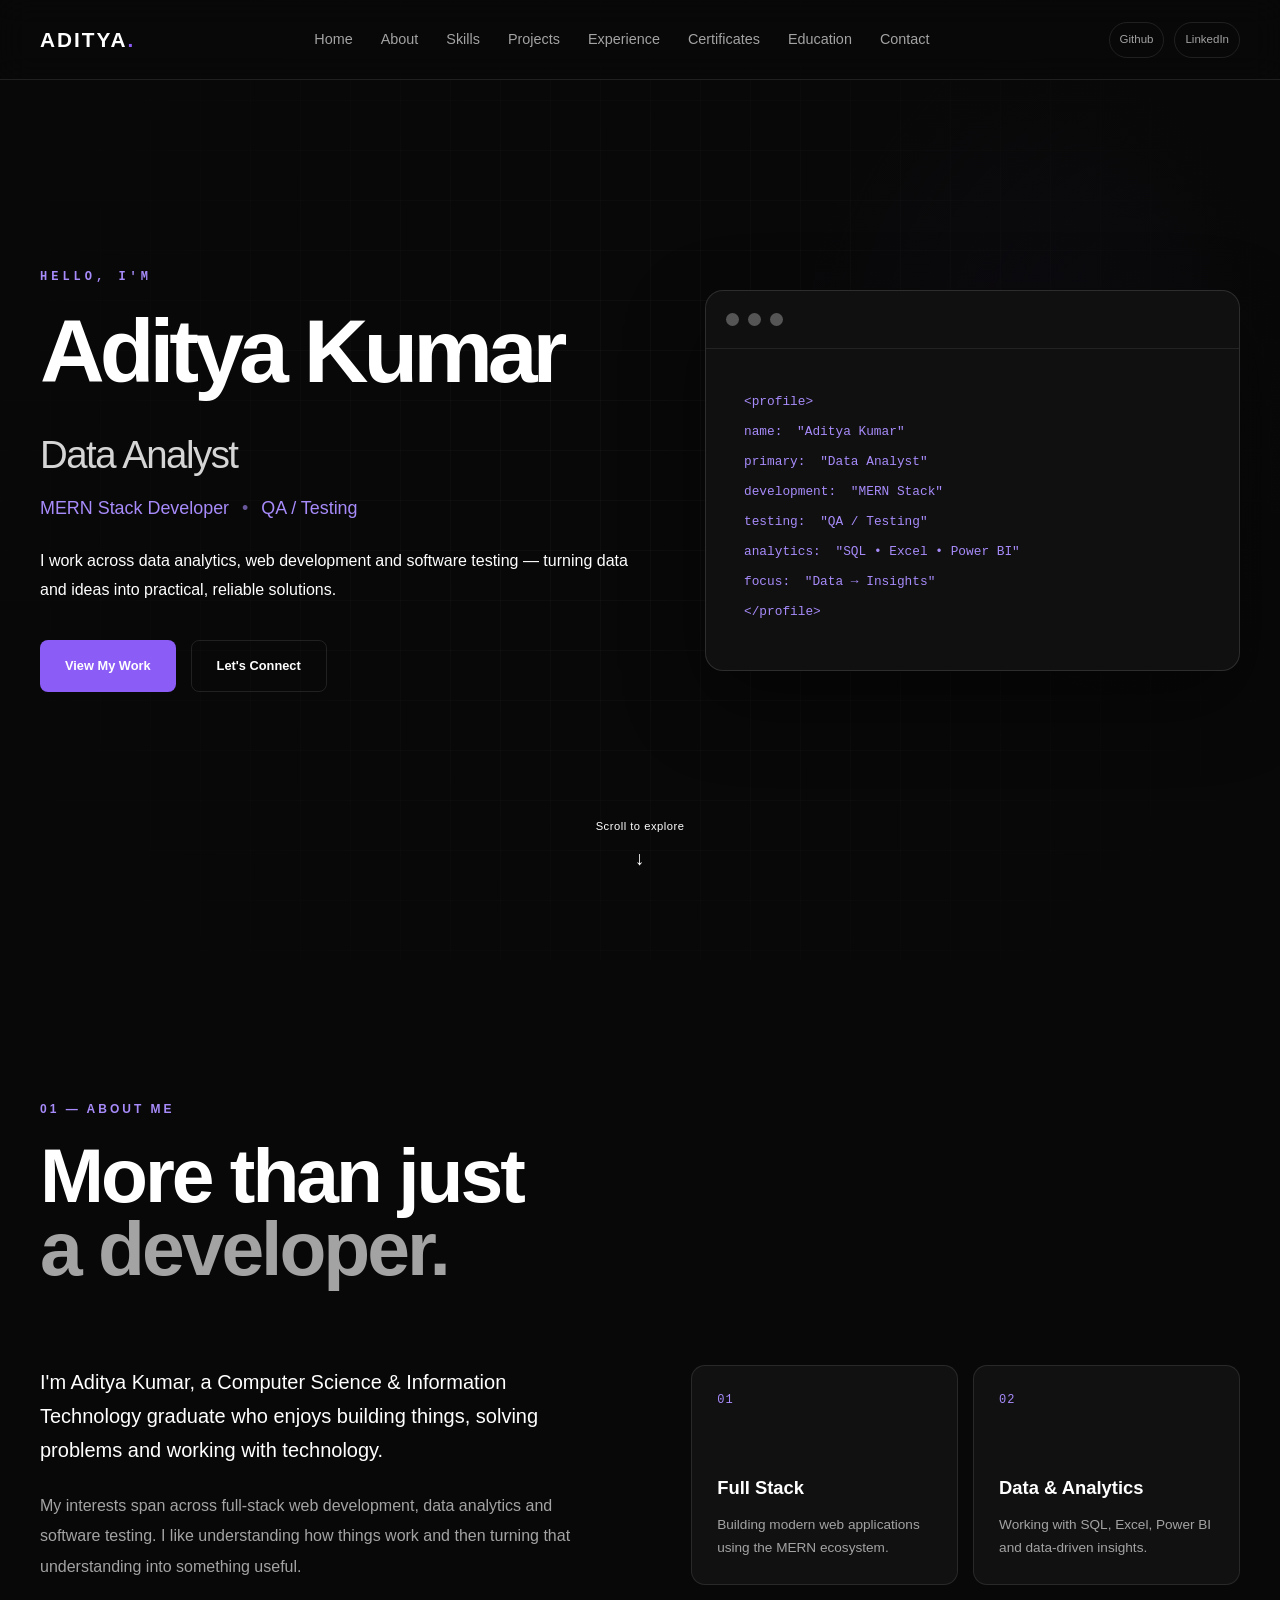
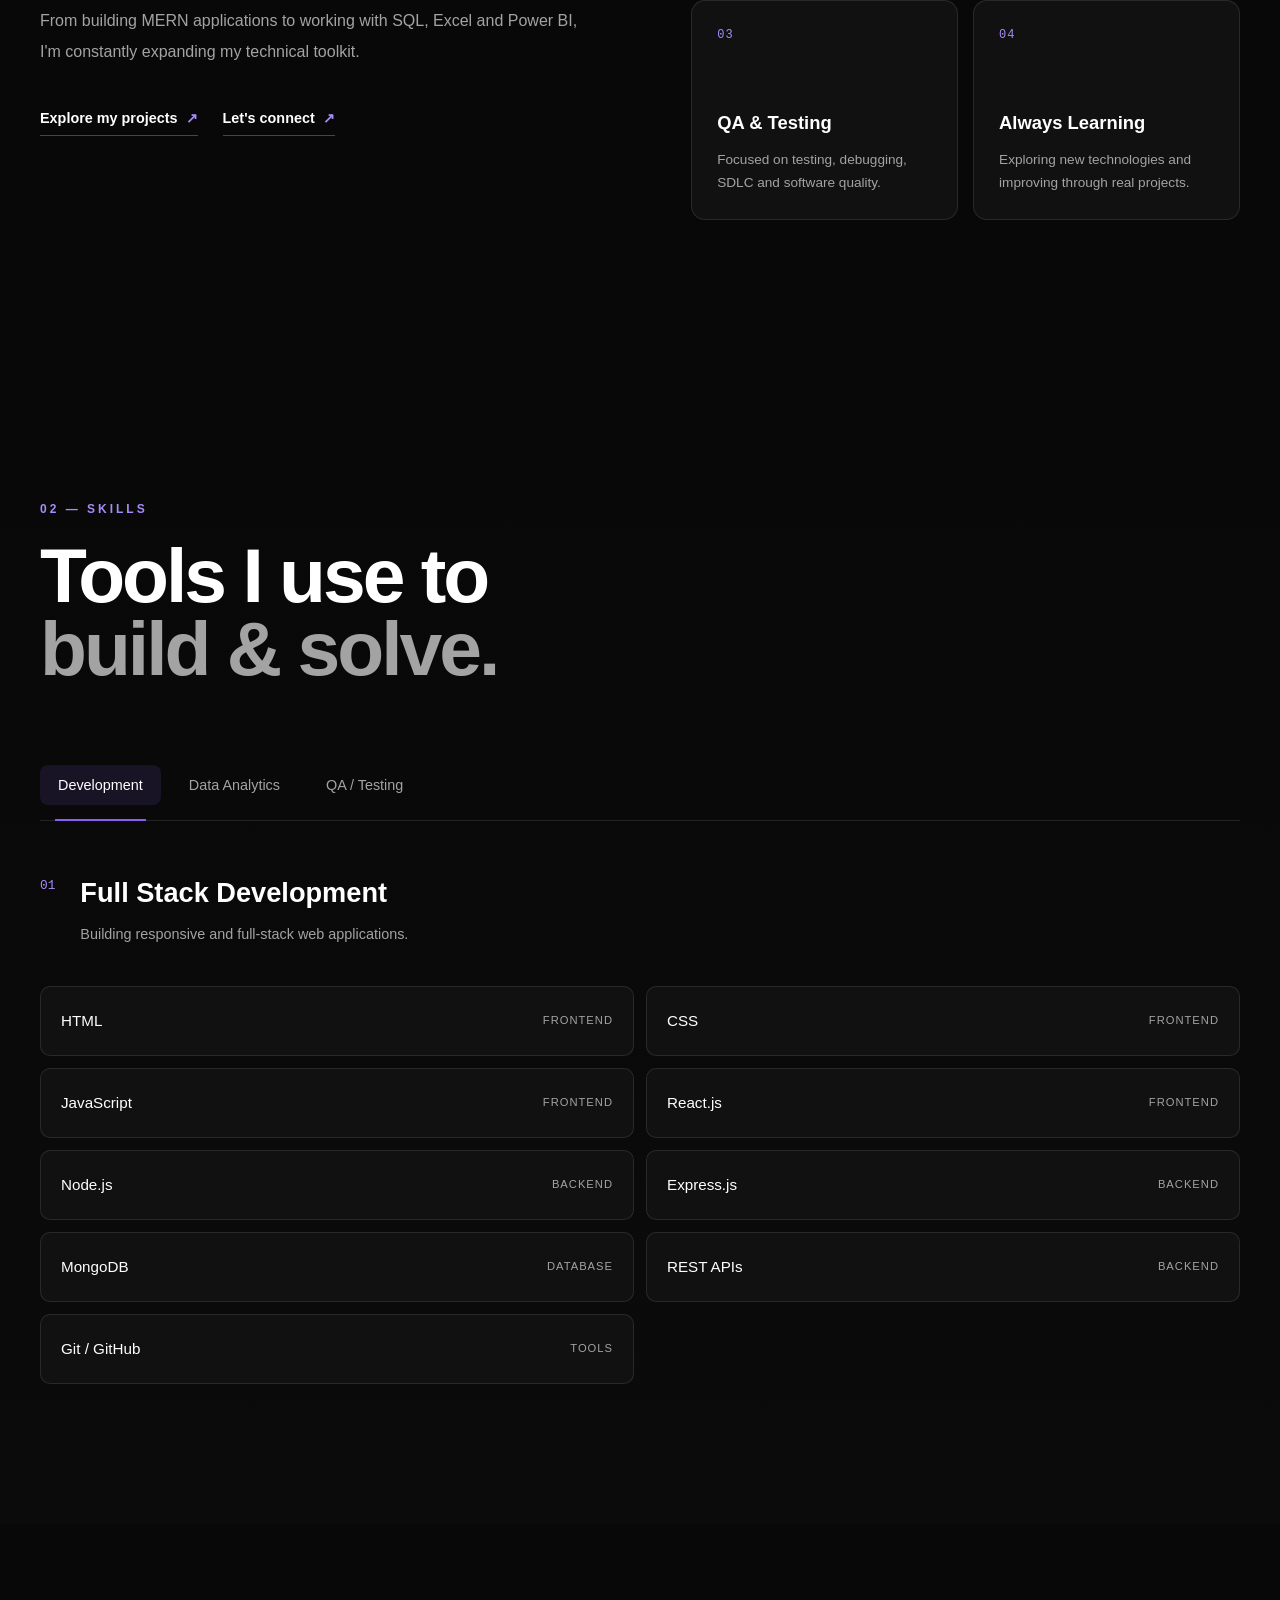
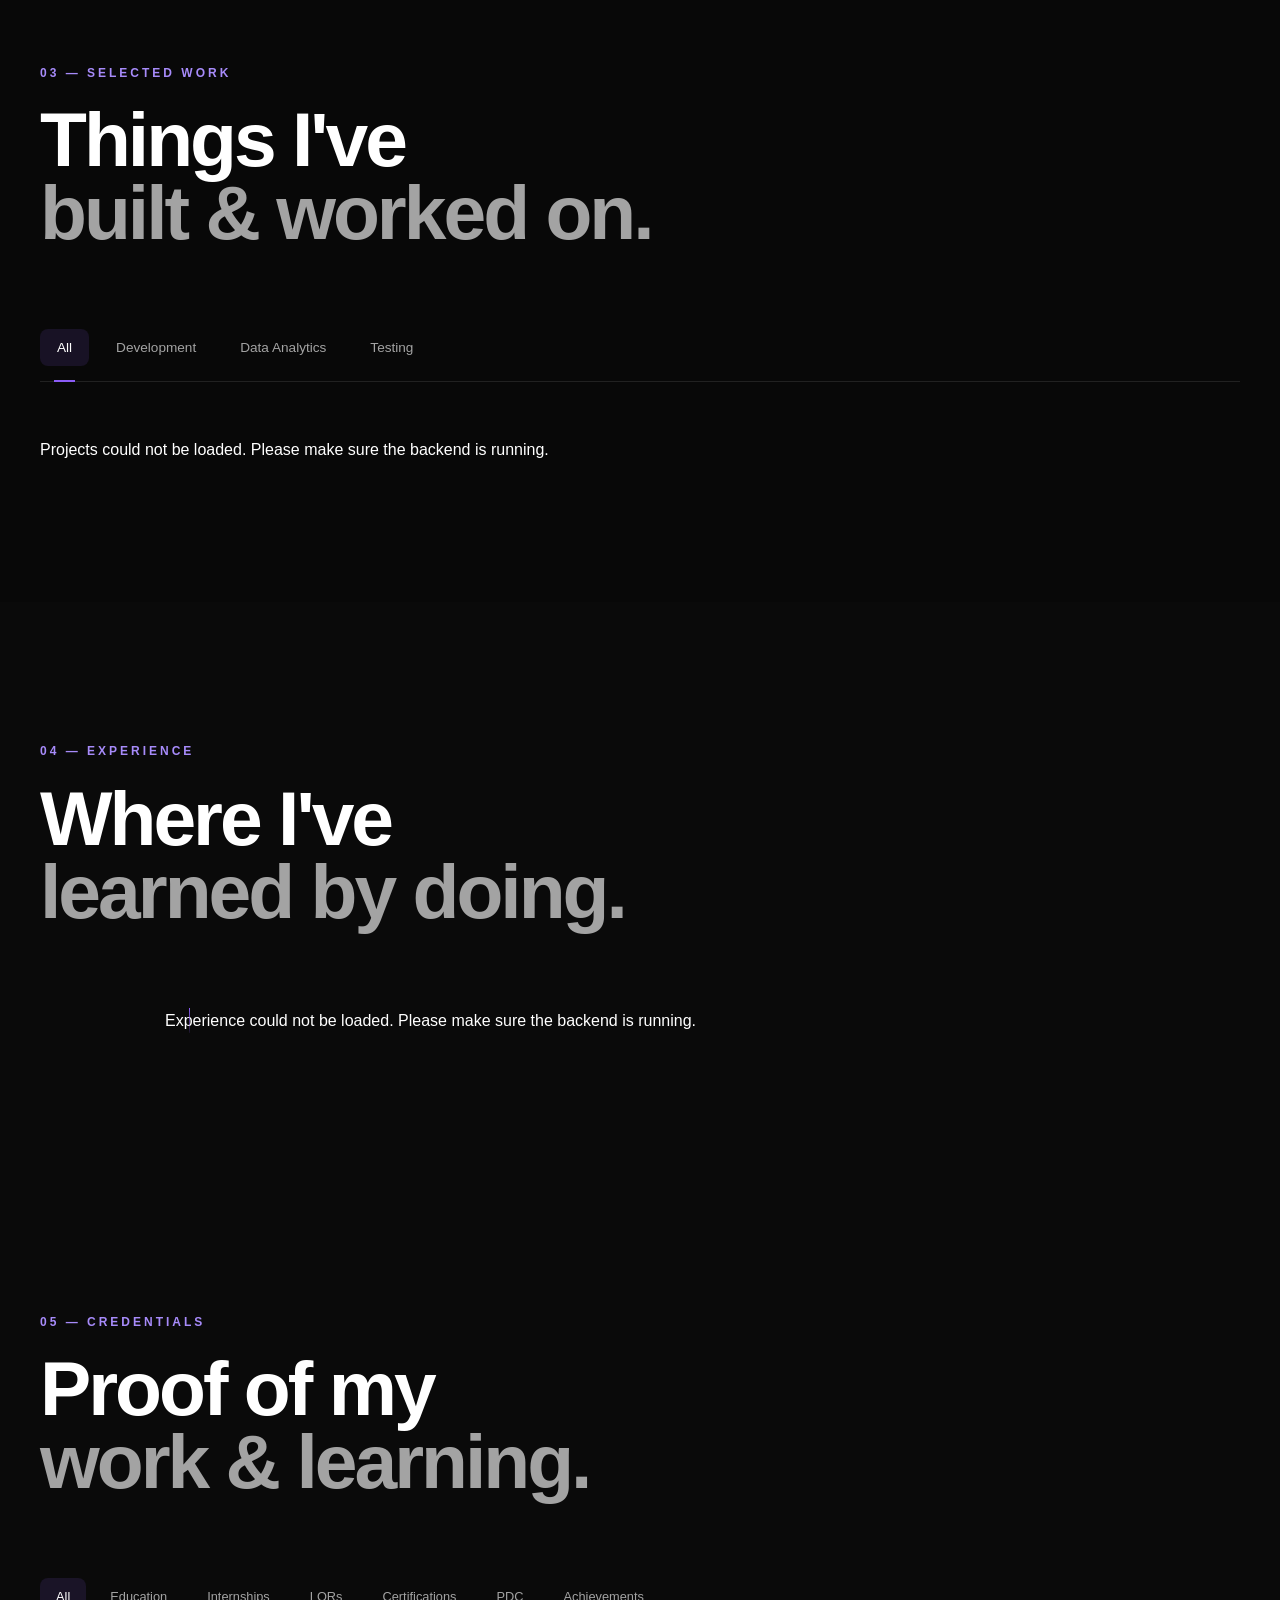
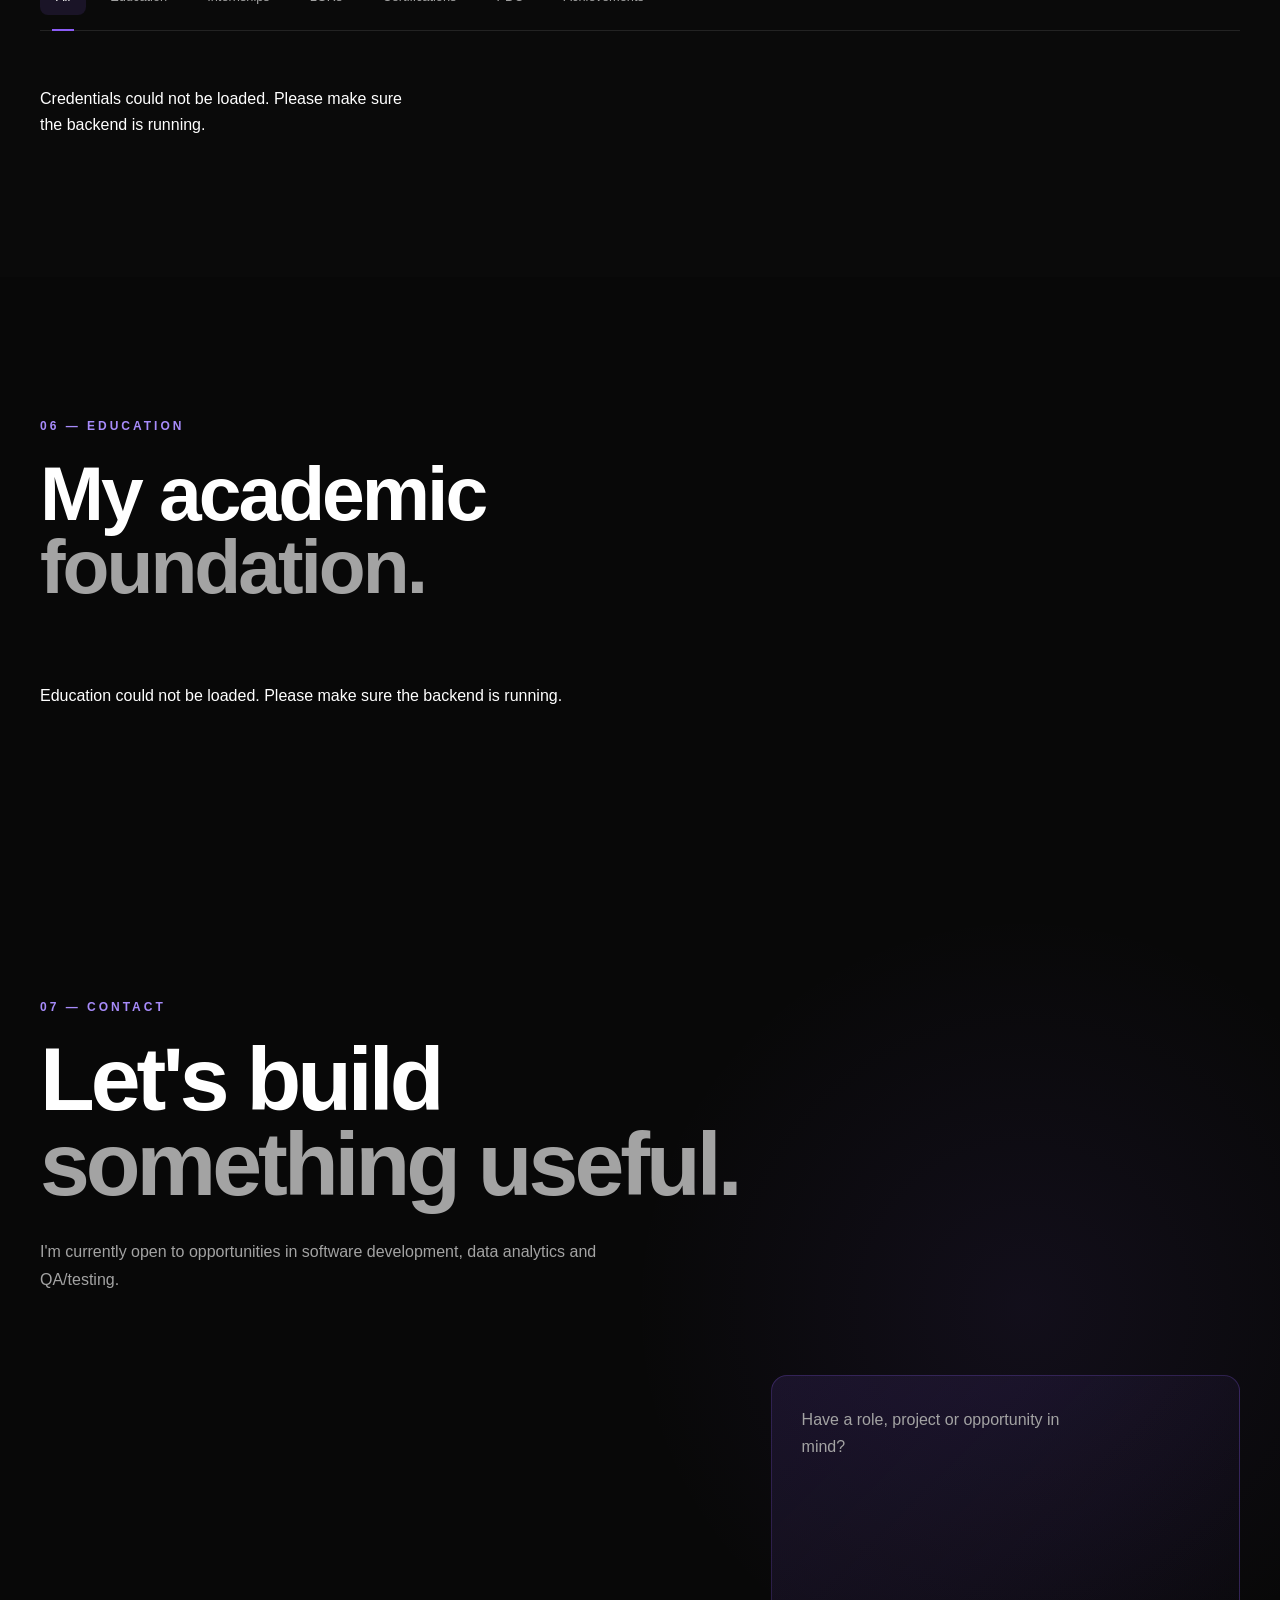
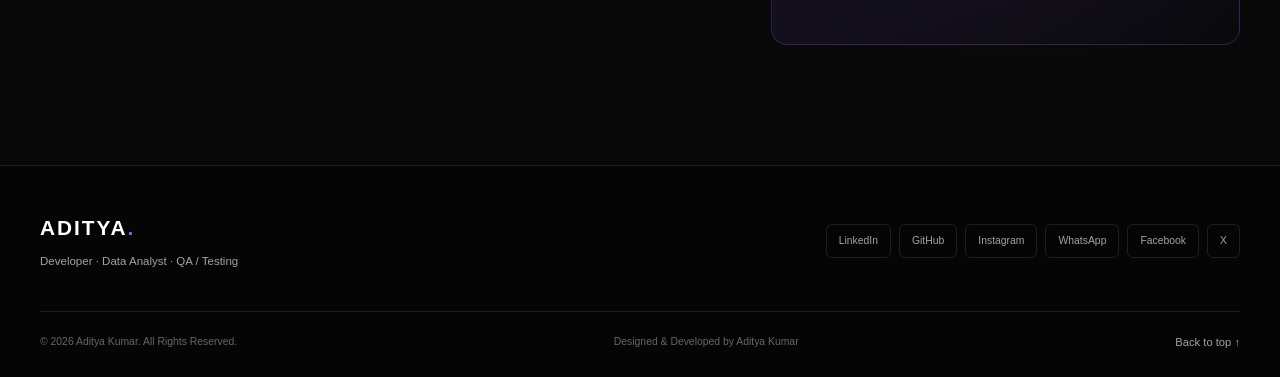
==== index.html @ 163710c2 "Add portfolio frontend" ====
<!DOCTYPE html>
<html lang="en">
<head>
    <meta charset="UTF-8">

    <meta name="viewport" content="width=device-width, initial-scale=1.0">

    <title>Aditya Kumar | Developer • Data Analyst • QA</title>

    <link rel="stylesheet" href="style.css">
</head>

<body>

    <!-- ================= NAVBAR ================= -->

    <header class="navbar">
        <div class="container navbar-container">

            <a href="#home" class="logo">
                ADITYA<span>.</span>
            </a>

            <nav class="nav-menu">
                <a href="#home">Home</a>
                <a href="#about">About</a>
                <a href="#skills">Skills</a>
                <a href="#projects">Projects</a>
                <a href="#experience">Experience</a>
                <a href="#certificates">Certificates</a>
                <a href="#education">
    Education
</a>
                <a href="#contact">Contact</a>
            </nav>

            <div class="social-links">
                <a href="#" data-social="github" aria-label="GitHub">Github</a>
                <a href="#" data-social="linkedin" aria-label="LinkedIn">LinkedIn</a>
            </div>

        </div>
    </header>


    <!-- ================= HERO ================= -->

        <section id="home" class="hero">

            <div class="container hero-container">

                <!-- ================= LEFT CONTENT ================= -->

                <div class="hero-content">

                    <p class="hero-small-text">
                        HELLO, I'M
                    </p>

                    <h1 id="profileName">
                        Aditya Kumar
                    </h1>

                    <h2 id="profileHeadline">
                        Data Analyst
                    </h2>

                    <p class="hero-role-line">
                        MERN Stack Developer <span>•</span> QA / Testing
                    </p>

                    <p class="hero-description" id="profileSummary">
                        I work across data analytics, web development and
                        software testing — turning data and ideas into
                        practical, reliable solutions.
                    </p>

                    <div class="hero-buttons">

                        <a
                            href="#projects"
                            class="hero-button hero-button-primary">
                            View My Work
                        </a>

                        <a
                            href="#contact"
                            class="hero-button hero-button-secondary">
                            Let's Connect
                        </a>

                    </div>

                </div>


                <!-- ================= RIGHT CODE WINDOW ================= -->

                <div class="hero-visual">

                    <div class="code-window">

                        <div class="code-window-top">
                            <span></span>
                            <span></span>
                            <span></span>
                        </div>

                        <div class="code-content">

                            <div class="code-line">
                                <span class="code-tag">
                                    &lt;profile&gt;
                                </span>
                            </div>

                            <div class="code-line">
                                <span class="code-key">
                                    name:
                                </span>
                                <span class="code-value">
                                    "Aditya Kumar"
                                </span>
                            </div>

                            <div class="code-line">
                                <span class="code-key">
                                    primary:
                                </span>
                                <span class="code-value">
                                    "Data Analyst"
                                </span>
                            </div>

                            <div class="code-line">
                                <span class="code-key">
                                    development:
                                </span>
                                <span class="code-value">
                                    "MERN Stack"
                                </span>
                            </div>

                            <div class="code-line">
                                <span class="code-key">
                                    testing:
                                </span>
                                <span class="code-value">
                                    "QA / Testing"
                                </span>
                            </div>

                            <div class="code-line">
                                <span class="code-key">
                                    analytics:
                                </span>
                                <span class="code-value">
                                    "SQL • Excel • Power BI"
                                </span>
                            </div>

                            <div class="code-line">
                                <span class="code-key">
                                    focus:
                                </span>
                                <span class="code-value">
                                    "Data → Insights"
                                </span>
                            </div>

                            <div class="code-line">
                                <span class="code-tag">
                                    &lt;/profile&gt;
                                </span>
                            </div>

                        </div>

                    </div>

                </div>


                <!-- ================= SCROLL ================= -->

                <a
                    href="#about"
                    class="scroll-indicator">

                    <span>
                        Scroll to explore
                    </span>

                    <span class="scroll-arrow">
                        ↓
                    </span>

                </a>

            </div>

        </section>


        <section id="about" class="about-section">

    <div class="container">

        <div class="section-heading">

            <p class="section-label">
                01 — ABOUT ME
            </p>

            <h2>
                More than just<br>
                <span>a developer.</span>
            </h2>

        </div>


        <div class="about-grid">

            <!-- LEFT SIDE -->

            <div class="about-text">

                <p class="about-intro">
                    I'm Aditya Kumar, a Computer Science &
                    Information Technology graduate who enjoys
                    building things, solving problems and
                    working with technology.
                </p>

                <p>
                    My interests span across full-stack web
                    development, data analytics and software
                    testing. I like understanding how things
                    work and then turning that understanding
                    into something useful.
                </p>

                <p>
                    From building MERN applications to working
                    with SQL, Excel and Power BI, I'm constantly
                    expanding my technical toolkit.
                </p>


                <div class="about-links">

                    <a href="#projects" class="text-link">
                        Explore my projects
                        <span>↗</span>
                    </a>

                    <a href="#contact" class="text-link">
                        Let's connect
                        <span>↗</span>
                    </a>

                </div>

            </div>


            <!-- RIGHT SIDE -->

            <div class="about-cards">

                <div class="about-card">

                    <div class="about-card-number">
                        01
                    </div>

                    <div>
                        <h3>
                            Full Stack
                        </h3>

                        <p>
                            Building modern web applications
                            using the MERN ecosystem.
                        </p>
                    </div>

                </div>


                <div class="about-card">

                    <div class="about-card-number">
                        02
                    </div>

                    <div>
                        <h3>
                            Data & Analytics
                        </h3>

                        <p>
                            Working with SQL, Excel, Power BI
                            and data-driven insights.
                        </p>
                    </div>

                </div>


                <div class="about-card">

                    <div class="about-card-number">
                        03
                    </div>

                    <div>
                        <h3>
                            QA & Testing
                        </h3>

                        <p>
                            Focused on testing, debugging,
                            SDLC and software quality.
                        </p>
                    </div>

                </div>


                <div class="about-card">

                    <div class="about-card-number">
                        04
                    </div>

                    <div>
                        <h3>
                            Always Learning
                        </h3>

                        <p>
                            Exploring new technologies and
                            improving through real projects.
                        </p>
                    </div>

                </div>

            </div>

        </div>

    </div>

</section>

<section id="skills" class="skills-section">

    <div class="container">

        <div class="section-heading">

            <p class="section-label">
                02 — SKILLS
            </p>

            <h2>
                Tools I use to<br>
                <span>build & solve.</span>
            </h2>

        </div>


        <!-- SKILL TABS -->

        <div class="skills-tabs">

            <button
                class="skill-tab active"
                data-category="development">
                Development
            </button>

            <button
                class="skill-tab"
                data-category="data">
                Data Analytics
            </button>

            <button
                class="skill-tab"
                data-category="testing">
                QA / Testing
            </button>

        </div>


        <!-- SKILL CONTENT -->

        <div class="skills-content">


            <!-- DEVELOPMENT -->

            <div
                class="skill-panel active"
                data-panel="development">

                <div class="skill-panel-header">

                    <span class="skill-number">
                        01
                    </span>

                    <div>
                        <h3>
                            Full Stack Development
                        </h3>

                        <p>
                            Building responsive and full-stack
                            web applications.
                        </p>
                    </div>

                </div>


                <div class="skill-list">

                    <div class="skill-item">
                        <span>HTML</span>
                        <span class="skill-level">
                            Frontend
                        </span>
                    </div>

                    <div class="skill-item">
                        <span>CSS</span>
                        <span class="skill-level">
                            Frontend
                        </span>
                    </div>

                    <div class="skill-item">
                        <span>JavaScript</span>
                        <span class="skill-level">
                            Frontend
                        </span>
                    </div>

                    <div class="skill-item">
                        <span>React.js</span>
                        <span class="skill-level">
                            Frontend
                        </span>
                    </div>

                    <div class="skill-item">
                        <span>Node.js</span>
                        <span class="skill-level">
                            Backend
                        </span>
                    </div>

                    <div class="skill-item">
                        <span>Express.js</span>
                        <span class="skill-level">
                            Backend
                        </span>
                    </div>

                    <div class="skill-item">
                        <span>MongoDB</span>
                        <span class="skill-level">
                            Database
                        </span>
                    </div>

                    <div class="skill-item">
                        <span>REST APIs</span>
                        <span class="skill-level">
                            Backend
                        </span>
                    </div>

                    <div class="skill-item">
                        <span>Git / GitHub</span>
                        <span class="skill-level">
                            Tools
                        </span>
                    </div>

                </div>

            </div>


            <!-- DATA ANALYTICS -->

            <div
                class="skill-panel"
                data-panel="data">

                <div class="skill-panel-header">

                    <span class="skill-number">
                        02
                    </span>

                    <div>
                        <h3>
                            Data & Analytics
                        </h3>

                        <p>
                            Working with data, reporting,
                            dashboards and insights.
                        </p>
                    </div>

                </div>


                <div class="skill-list">

                    <div class="skill-item">
                        <span>Excel</span>
                        <span class="skill-level">
                            Analytics
                        </span>
                    </div>

                    <div class="skill-item">
                        <span>SQL</span>
                        <span class="skill-level">
                            Database
                        </span>
                    </div>

                    <div class="skill-item">
                        <span>Power BI</span>
                        <span class="skill-level">
                            Visualization
                        </span>
                    </div>

                    <div class="skill-item">
                        <span>Python</span>
                        <span class="skill-level">
                            Analytics
                        </span>
                    </div>

                    <div class="skill-item">
                        <span>Data Cleaning</span>
                        <span class="skill-level">
                            Analytics
                        </span>
                    </div>

                    <div class="skill-item">
                        <span>Data Handling</span>
                        <span class="skill-level">
                            Analytics
                        </span>
                    </div>

                    <div class="skill-item">
                        <span>Reporting</span>
                        <span class="skill-level">
                            MIS
                        </span>
                    </div>

                </div>

            </div>


            <!-- TESTING -->

            <div
                class="skill-panel"
                data-panel="testing">

                <div class="skill-panel-header">

                    <span class="skill-number">
                        03
                    </span>

                    <div>
                        <h3>
                            QA & Software Testing
                        </h3>

                        <p>
                            Ensuring software quality through
                            structured testing and debugging.
                        </p>
                    </div>

                </div>


                <div class="skill-list">

                    <div class="skill-item">
                        <span>Manual Testing</span>
                        <span class="skill-level">
                            Testing
                        </span>
                    </div>

                    <div class="skill-item">
                        <span>Functional Testing</span>
                        <span class="skill-level">
                            Testing
                        </span>
                    </div>

                    <div class="skill-item">
                        <span>SDLC</span>
                        <span class="skill-level">
                            Process
                        </span>
                    </div>

                    <div class="skill-item">
                        <span>STLC</span>
                        <span class="skill-level">
                            Process
                        </span>
                    </div>

                    <div class="skill-item">
                        <span>Test Case Writing</span>
                        <span class="skill-level">
                            Testing
                        </span>
                    </div>

                    <div class="skill-item">
                        <span>Debugging</span>
                        <span class="skill-level">
                            QA
                        </span>
                    </div>

                    <div class="skill-item">
                        <span>API Integration</span>
                        <span class="skill-level">
                            Testing
                        </span>
                    </div>

                </div>

            </div>

        </div>

    </div>

</section>
       <section id="projects" class="projects-section">

    <div class="container">

        <div class="section-heading">

            <p class="section-label">
                03 — SELECTED WORK
            </p>

            <h2>
                Things I've<br>
                <span>built & worked on.</span>
            </h2>

        </div>


        <!-- PROJECT FILTERS -->

        <div class="project-filters">

            <button
                class="project-filter active"
                data-filter="all">
                All
            </button>

            <button
                class="project-filter"
                data-filter="development">
                Development
            </button>

            <button
                class="project-filter"
                data-filter="data">
                Data Analytics
            </button>

            <button
                class="project-filter"
                data-filter="testing">
                Testing
            </button>

        </div>


        <!-- PROJECTS ARE LOADED FROM MONGODB -->

        <div
            id="projectsContainer"
            class="projects-grid">

            <div class="projects-loading">
                Loading projects...
            </div>

        </div>

    </div>

</section>


<section id="experience" class="experience-section">
    <div class="container">
        <div class="section-heading">
            <p class="section-label">04 — EXPERIENCE</p>
            <h2>Where I've<br><span>learned by doing.</span></h2>
        </div>

        <div class="experience-timeline" id="experienceContainer">
            <div class="projects-loading">Loading experience...</div>
        </div>
    </div>
</section>

<section id="certificates" class="certificates-section">
    <div class="container">
        <div class="section-heading">
            <p class="section-label">05 — CREDENTIALS</p>
            <h2>Proof of my<br><span>work & learning.</span></h2>
        </div>

        <div class="certificate-filters">
            <button class="certificate-filter active" data-filter="all">All</button>
            <button class="certificate-filter" data-filter="degree">Education</button>
            <button class="certificate-filter" data-filter="internship">Internships</button>
            <button class="certificate-filter" data-filter="lor">LORs</button>
            <button class="certificate-filter" data-filter="certificate">Certifications</button>
            <button class="certificate-filter" data-filter="pdc">PDC</button>
            <button class="certificate-filter" data-filter="achievement">Achievements</button>
        </div>

        <div class="certificates-grid" id="credentialsContainer">
            <div class="projects-loading">Loading credentials...</div>
        </div>
    </div>
</section>

<!-- =====================================================
     EDUCATION
===================================================== -->

<section id="education" class="education-section">

    <div class="container">

        <div class="section-heading">
            <p class="section-label">06 — EDUCATION</p>
            <h2>My academic<br><span>foundation.</span></h2>
        </div>

        <div
            class="education-layout"
            id="educationContainer">

            <div class="projects-loading">
                Loading education...
            </div>

        </div>

    </div>

</section>

<!-- =====================================================
     CONTACT
===================================================== -->

<section id="contact" class="contact-section">

    <div class="container">

        <div class="contact-heading">

            <p class="section-label">
                07 — CONTACT
            </p>

            <h2>
                Let's build<br>
                <span>something useful.</span>
            </h2>

            <p class="contact-description">
                I'm currently open to opportunities in
                software development, data analytics and
                QA/testing.
            </p>

        </div>



        <!-- ================= PUBLIC SOCIAL LINKS ================= -->

        <div
            id="publicSocialSection"
            class="public-social-section"
            style="
                margin: 0 0 50px;
                padding: 30px;
                border: 1px solid rgba(255,255,255,.12);
                border-radius: 18px;
                background: rgba(255,255,255,.025);
            ">

            <div style="margin-bottom:22px;">

                <p class="section-label" style="margin-bottom:10px;">
                    CONNECT
                </p>

                <h3 style="
                    margin:0;
                    font-size:clamp(28px,4vw,44px);
                ">
                    Find me online.
                </h3>

            </div>


            <div
                id="publicSocialLinks"
                style="
                    display:flex;
                    flex-wrap:wrap;
                    gap:12px;
                ">

                <!-- Buttons are created from Admin → Social Links -->

            </div>

        </div>

        <div class="contact-grid">


            <!-- LEFT -->

            <div class="contact-info">

                <a
                    href="#"
                    data-contact="email"
                    class="contact-item">

                    <div class="contact-icon">
                        @
                    </div>

                    <div>

                        <span>
                            EMAIL
                        </span>

                        <strong id="contactEmailText">
                            
                        </strong>

                    </div>

                    <b>↗</b>

                </a>


                <a
                    href="#"
                    data-contact="phone"
                    class="contact-item">

                    <div class="contact-icon">
                        #
                    </div>

                    <div>

                        <span>
                            PHONE
                        </span>

                        <strong id="contactPhoneText">
                            
                        </strong>

                    </div>

                    <b>↗</b>

                </a>


                <div class="contact-item contact-location">

                    <div class="contact-icon">
                        /
                    </div>

                    <div>

                        <span>
                            LOCATION
                        </span>

                        <strong id="contactLocationText"></strong>

                    </div>

                </div>

            </div>


            <!-- RIGHT -->

            <div class="contact-cta">

                <p>
                    Have a role, project or opportunity
                    in mind?
                </p>

                <a
                    href="#"
                    data-contact="email"
                    class="contact-email-button">

                    Get in touch

                    <span>
                        ↗
                    </span>

                </a>

            </div>

        </div>

    </div>

</section>


<!-- =====================================================
     FOOTER
===================================================== -->

<footer class="footer">

    <div class="container">

        <div class="footer-top">


            <!-- BRAND -->

            <div class="footer-brand">

                <a
                    href="#home"
                    class="footer-logo">
                    ADITYA<span>.</span>
                </a>

                <p>
                    Developer · Data Analyst ·
                    QA / Testing
                </p>

            </div>


            <!-- SOCIAL LINKS -->

            <div class="footer-socials">

                <a
                    href="#"
                    data-social="linkedin"
                    target="_blank"
                    rel="noopener noreferrer"
                    aria-label="LinkedIn">
                    LinkedIn
                </a>

                <a
                    href="#"
                    data-social="github"
                    target="_blank"
                    rel="noopener noreferrer"
                    aria-label="GitHub">
                    GitHub
                </a>

                <a
                    href="#"
                    data-social="instagram"
                    target="_blank"
                    rel="noopener noreferrer"
                    aria-label="Instagram">
                    Instagram
                </a>

                <a
                    href="#"
                    data-social="whatsapp"
                    target="_blank"
                    rel="noopener noreferrer"
                    aria-label="WhatsApp">
                    WhatsApp
                </a>

                <a
                    href="#"
                    data-social="facebook"
                    target="_blank"
                    rel="noopener noreferrer"
                    aria-label="Facebook">
                    Facebook
                </a>

                <a
                    href="#"
                    data-social="x"
                    target="_blank"
                    rel="noopener noreferrer"
                    aria-label="X">
                    X
                </a>

            </div>


        </div>


        <div class="footer-bottom">

            <p id="footerCredit">
                © 2026 Aditya Kumar. All Rights Reserved.
            </p>

            <p id="developerCredit">
                Designed &amp; Developed by Aditya Kumar
            </p>

            <a href="#home">
                Back to top ↑
            </a>

        </div>

    </div>

</footer>
    </main>


    <!-- ================= JAVASCRIPT ================= -->

    
<script>
/* =====================================================
   SKILL TABS
===================================================== */

document.addEventListener("DOMContentLoaded", function () {

    const skillTabs =
        document.querySelectorAll(".skill-tab");

    const skillPanels =
        document.querySelectorAll(".skill-panel");

    if (!skillTabs.length || !skillPanels.length) {
        return;
    }

    skillTabs.forEach(function (tab) {

        tab.addEventListener("click", function () {

            const category =
                tab.getAttribute("data-category");

            skillTabs.forEach(function (item) {
                item.classList.remove("active");
            });

            skillPanels.forEach(function (panel) {
                panel.classList.remove("active");
            });

            tab.classList.add("active");

            const targetPanel =
                document.querySelector(
                    '.skill-panel[data-panel="' + category + '"]'
                );

            if (targetPanel) {
                targetPanel.classList.add("active");
            }

        });

    });

});
</script>

    <script src="js/script.js"></script>

<script>
/* =====================================================
   DYNAMIC PROJECTS — LOADED FROM ADMIN PANEL
===================================================== */

(function () {

    const API_URL = "http://aditya-portfolio-backend-jsib.onrender.com/api/projects";

    const container = document.getElementById("projectsContainer");
    const filterButtons = document.querySelectorAll(".project-filter");

    if (!container) return;

    let allProjects = [];


    function escapeHTML(value) {

        return String(value || "")
            .replace(/&/g, "&amp;")
            .replace(/</g, "&lt;")
            .replace(/>/g, "&gt;")
            .replace(/"/g, "&quot;")
            .replace(/'/g, "&#039;");

    }


    function escapeURL(value) {
        return escapeHTML(value);
    }


    function categoryLabel(category) {

        if (category === "data") return "DATA ANALYTICS";
        if (category === "testing") return "QA / TESTING";
        return "DEVELOPMENT";

    }


    function renderProjects(filter = "all") {

        const projects = filter === "all"
            ? allProjects
            : allProjects.filter(
                project => project.category === filter
            );


        if (!projects.length) {

            container.innerHTML = `
                <div class="projects-loading">
                    No projects found in this category.
                </div>
            `;

            return;

        }


        container.innerHTML = projects.map(
            (project, index) => {

                const category =
                    project.category || "development";

                const label = categoryLabel(category);

                const number = String(
                    project.order || index + 1
                ).padStart(2, "0");

                const tech =
                    (project.techStack || [])
                        .map(item => `
                            <span>
                                ${escapeHTML(item)}
                            </span>
                        `)
                        .join("");

                const liveLink = project.liveUrl
                    ? `
                        <a
                            href="${escapeURL(project.liveUrl)}"
                            target="_blank"
                            rel="noopener noreferrer"
                            class="project-link">
                            Live Demo ↗
                        </a>
                    `
                    : "";

                const githubLink = project.githubUrl
                    ? `
                        <a
                            href="${escapeURL(project.githubUrl)}"
                            target="_blank"
                            rel="noopener noreferrer"
                            class="project-link">
                            GitHub ↗
                        </a>
                    `
                    : "";

                const image = project.imageUrl
                    ? `
                        <img
                            src="${escapeURL(project.imageUrl)}"
                            alt="${escapeHTML(project.title)}"
                            loading="lazy">
                    `
                    : `
                        <div class="project-placeholder">
                            <span>${label}</span>
                            <strong>PROJECT</strong>
                        </div>
                    `;

                return `
                    <article
                        class="project-card"
                        data-category="${escapeHTML(category)}">

                        <div class="project-image">

                            <div class="project-number">
                                ${number}
                            </div>

                            ${image}

                            <div class="project-overlay">
                                <span>
                                    View Project ↗
                                </span>
                            </div>

                        </div>


                        <div class="project-content">

                            <div class="project-meta">
                                <span>${label}</span>
                                <span>${number}</span>
                            </div>

                            <h3>
                                ${escapeHTML(project.title)}
                            </h3>

                            <p>
                                ${escapeHTML(project.description)}
                            </p>

                            <div class="project-tech">
                                ${tech}
                            </div>

                            <div class="project-links">
                                ${liveLink}
                                ${githubLink}
                            </div>

                        </div>

                    </article>
                `;

            }
        ).join("");

    }


    async function loadProjects() {

        try {

            const response = await fetch(API_URL);

            if (!response.ok) {
                throw new Error("Could not load projects.");
            }

            allProjects = await response.json();

            renderProjects("all");

        } catch (error) {

            console.error("Project loading error:", error);

            container.innerHTML = `
                <div class="projects-loading">
                    Projects could not be loaded.\n                    Please make sure the backend is running.
                </div>
            `;

        }

    }


    filterButtons.forEach(button => {

        button.addEventListener("click", function () {

            filterButtons.forEach(item =>
                item.classList.remove("active")
            );

            this.classList.add("active");

            renderProjects(
                this.dataset.filter || "all"
            );

        });

    });


    loadProjects();

})();
</script>


<script>
/* =====================================================
   DYNAMIC EXPERIENCE + CREDENTIALS
===================================================== */

(function () {

    const EXPERIENCE_API = "http://aditya-portfolio-backend-jsib.onrender.com/api/experience";
    const CREDENTIALS_API = "http://aditya-portfolio-backend-jsib.onrender.com/api/credentials";
    const EDUCATION_API = "http://aditya-portfolio-backend-jsib.onrender.com/api/education";

    const experienceContainer =
        document.getElementById("experienceContainer");

    const credentialsContainer =
        document.getElementById("credentialsContainer");

    const educationContainer =
        document.getElementById("educationContainer");

    const credentialFilters =
        document.querySelectorAll(".certificate-filter");

    function escapeHTML(value) {
        return String(value || "")
            .replace(/&/g, "&amp;")
            .replace(/</g, "&lt;")
            .replace(/>/g, "&gt;")
            .replace(/"/g, "&quot;")
            .replace(/'/g, "&#039;");
    }

    function safeURL(value) {
        return escapeHTML(value);
    }

    function typeLabel(type) {
        const labels = {
            internship: "INTERNSHIP",
            experience: "WORK EXPERIENCE",
            training: "TRAINING",
            freelance: "FREELANCE"
        };
        return labels[type] || "EXPERIENCE";
    }

    function credentialLabel(type) {
        const labels = {
            certificate: "CERTIFICATION",
            internship: "INTERNSHIP",
            lor: "RECOMMENDATION",
            degree: "EDUCATION",
            pdc: "PDC",
            achievement: "ACHIEVEMENT",
            course: "COURSE",
            other: "CREDENTIAL"
        };
        return labels[type] || "CREDENTIAL";
    }

    function renderExperience(items) {

        if (!items.length) {
            experienceContainer.innerHTML = `
                <div class="projects-loading">
                    No experience added yet.
                </div>
            `;
            return;
        }

        experienceContainer.innerHTML = items.map((item, index) => {

            const number =
                String(index + 1).padStart(2, "0");

            const tech =
                (item.technologies || [])
                    .map(skill => `
                        <span>${escapeHTML(skill)}</span>
                    `)
                    .join("");

            const dates =
                item.current
                    ? `${escapeHTML(item.startDate)} — Present`
                    : `${escapeHTML(item.startDate)}${item.endDate ? " — " + escapeHTML(item.endDate) : ""}`;

            const certificate =
                item.certificateUrl
                    ? `
                        <a
                            href="${safeURL(item.certificateUrl)}"
                            target="_blank"
                            rel="noopener noreferrer"
                            class="document-link">
                            Certificate ↗
                        </a>
                    `
                    : "";

            const lor =
                item.lorUrl
                    ? `
                        <a
                            href="${safeURL(item.lorUrl)}"
                            target="_blank"
                            rel="noopener noreferrer"
                            class="document-link">
                            LOR ↗
                        </a>
                    `
                    : "";

            const documents =
                certificate || lor
                    ? `
                        <div class="certificate-footer">
                            <span>DOCUMENTS</span>
                            <div>
                                ${certificate}
                                ${lor}
                            </div>
                        </div>
                    `
                    : "";

            return `
                <div class="experience-item">

                    <div class="experience-marker">
                        <span>${number}</span>
                    </div>

                    <div class="experience-content">

                        <div class="experience-top">

                            <div>
                                <p class="experience-type">
                                    ${typeLabel(item.type)}
                                </p>

                                <h3>
                                    ${escapeHTML(item.role)}
                                </h3>

                                <h4>
                                    ${escapeHTML(item.company)}
                                </h4>
                            </div>

                            <span class="experience-date">
                                ${dates}
                            </span>

                        </div>

                        <p class="experience-description">
                            ${escapeHTML(item.description)}
                        </p>

                        ${
                            tech
                                ? `<div class="experience-skills">${tech}</div>`
                                : ""
                        }

                        ${documents}

                    </div>

                </div>
            `;

        }).join("");
    }

    function renderCredentials(items, filter = "all") {

        const filtered =
            filter === "all"
                ? items
                : items.filter(item => item.type === filter);

        if (!filtered.length) {
            credentialsContainer.innerHTML = `
                <div class="projects-loading">
                    No credentials found in this category.
                </div>
            `;
            return;
        }

        credentialsContainer.innerHTML =
            filtered.map(item => {

                const preview =
                    item.imageUrl
                        ? `
                            <img
                                src="${safeURL(item.imageUrl)}"
                                alt="${escapeHTML(item.title)}"
                                loading="lazy">
                        `
                        : `
                            <div class="document-icon">
                                ${escapeHTML(
                                    credentialLabel(item.type)
                                )}
                            </div>
                        `;

                const documentLink =
                    item.documentUrl
                        ? `
                            <a
                                href="${safeURL(item.documentUrl)}"
                                target="_blank"
                                rel="noopener noreferrer"
                                class="document-link">
                                View ↗
                            </a>
                        `
                        : "";

                const lorLink =
                    item.lorUrl
                        ? `
                            <a
                                href="${safeURL(item.lorUrl)}"
                                target="_blank"
                                rel="noopener noreferrer"
                                class="document-link">
                                LOR ↗
                            </a>
                        `
                        : "";

                return `
                    <article
                        class="certificate-card"
                        data-category="${escapeHTML(item.type)}">

                        <div class="certificate-preview">

                            ${preview}

                            <span class="document-type">
                                ${escapeHTML(
                                    credentialLabel(item.type)
                                )}
                            </span>

                        </div>

                        <div class="certificate-info">

                            <h3>
                                ${escapeHTML(item.title)}
                            </h3>

                            <p>
                                ${escapeHTML(item.organization)}
                            </p>

                            <div class="certificate-footer">

                                <span>
                                    ${escapeHTML(item.date || "Credential")}
                                </span>

                                <div>
                                    ${documentLink}
                                    ${lorLink}
                                </div>

                            </div>

                        </div>

                    </article>
                `;

            }).join("");
    }

    async function loadExperience() {

        try {

            const response =
                await fetch(EXPERIENCE_API);

            if (!response.ok) {
                throw new Error("Could not load experience.");
            }

            const data =
                await response.json();

            renderExperience(data);

        } catch (error) {

            console.error(
                "Experience loading error:",
                error
            );

            experienceContainer.innerHTML = `
                <div class="projects-loading">
                    Experience could not be loaded.
                    Please make sure the backend is running.
                </div>
            `;
        }
    }

    let allCredentials = [];

    async function loadCredentials() {

        try {

            const response =
                await fetch(CREDENTIALS_API);

            if (!response.ok) {
                throw new Error("Could not load credentials.");
            }

            allCredentials =
                await response.json();

            renderCredentials(
                allCredentials,
                "all"
            );

        } catch (error) {

            console.error(
                "Credentials loading error:",
                error
            );

            credentialsContainer.innerHTML = `
                <div class="projects-loading">
                    Credentials could not be loaded.
                    Please make sure the backend is running.
                </div>
            `;
        }
    }

    function renderEducation(items) {

        if (!items.length) {
            educationContainer.innerHTML = `
                <div class="projects-loading">
                    No education records added yet.
                </div>
            `;
            return;
        }

        const main = items[0];
        const side = items.slice(1);

        educationContainer.innerHTML = `
            <div class="education-main">
                <div class="education-card">
                    <div class="education-card-top">
                        <div class="education-badge">
                            ${escapeHTML(main.qualification || "Education")}
                        </div>
                        <span class="education-year">
                            ${escapeHTML(main.startYear || "")} — ${escapeHTML(main.endYear || "")}
                        </span>
                    </div>

                    <div class="education-info">
                        <p class="education-type">
                            ${escapeHTML(main.status || "ACADEMIC QUALIFICATION")}
                        </p>
                        <h3>
                            ${escapeHTML(main.qualification)}
                        </h3>
                        <h4>
                            ${escapeHTML(main.specialization || "")}
                        </h4>
                        <p class="education-college">
                            ${escapeHTML(main.institution)}${main.location ? ", " + escapeHTML(main.location) : ""}
                        </p>
                        ${main.description ? `<p class="education-description">${escapeHTML(main.description)}</p>` : ""}
                    </div>

                    <div class="education-bottom">
                        <div>
                            <span>UNIVERSITY / BOARD</span>
                            <strong>${escapeHTML(main.university || "—")}</strong>
                        </div>
                        <div>
                            <span>PERIOD</span>
                            <strong>${escapeHTML(main.startYear || "")} — ${escapeHTML(main.endYear || "")}</strong>
                        </div>
                        <div>
                            <span>STATUS</span>
                            <strong>${escapeHTML(main.status || "—")}</strong>
                        </div>
                    </div>

                    ${main.documentUrl ? `
                        <div class="education-document-link">
                            <a href="${safeURL(main.documentUrl)}" target="_blank" rel="noopener noreferrer" class="document-link">
                                View Academic Document ↗
                            </a>
                        </div>
                    ` : ""}
                </div>
            </div>

            <div class="education-side">
                ${side.length ? side.map((item, index) => `
                    <div class="education-mini-card">
                        <span class="mini-number">${String(index + 1).padStart(2, "0")}</span>
                        <div>
                            <h3>${escapeHTML(item.qualification)}</h3>
                            <p>${escapeHTML(item.specialization || item.institution)}</p>
                            <p>${escapeHTML(item.institution)}${item.endYear ? " • " + escapeHTML(item.endYear) : ""}</p>
                        </div>
                    </div>
                `).join("") : `
                    <div class="education-mini-card">
                        <span class="mini-number">01</span>
                        <div>
                            <h3>Academic Foundation</h3>
                            <p>Education details are managed from the admin panel.</p>
                        </div>
                    </div>
                `}

                <a href="#certificates" class="education-document-card">
                    <div>
                        <span>DOCUMENTS</span>
                        <h3>View Degree & Academic Documents</h3>
                    </div>
                    <strong>↗</strong>
                </a>
            </div>
        `;
    }

    async function loadEducation() {
        try {
            const response = await fetch(EDUCATION_API);
            if (!response.ok) throw new Error("Could not load education.");
            const data = await response.json();
            renderEducation(data);
        } catch (error) {
            console.error("Education loading error:", error);
            educationContainer.innerHTML = `
                <div class="projects-loading">
                    Education could not be loaded. Please make sure the backend is running.
                </div>
            `;
        }
    }

    credentialFilters.forEach(button => {

        button.addEventListener(
            "click",
            function () {

                credentialFilters.forEach(item =>
                    item.classList.remove("active")
                );

                this.classList.add("active");

                renderCredentials(
                    allCredentials,
                    this.dataset.filter || "all"
                );
            }
        );

    });

    loadExperience();
    loadCredentials();
    loadEducation();

})();
</script>


<script>
/* =====================================================
   PUBLIC PROFILE
   Source: Admin → About
===================================================== */

(function () {

    const PROFILE_API =
        "http://aditya-portfolio-backend-jsib.onrender.com/api/profile";


    async function loadPublicProfile() {

        try {

            const response =
                await fetch(PROFILE_API);


            if (!response.ok) {

                throw new Error(
                    "Could not load profile."
                );

            }


            const result =
                await response.json();


            /*
                Supports either:
                { ...profile }
                or
                { profile: { ...profile } }
            */

            const profile =
                result.profile || result;


            const location =
                String(
                    profile.location || ""
                ).trim();


            const locationElement =
                document.getElementById(
                    "contactLocationText"
                );


            if (locationElement) {

                locationElement.textContent =
                    location;


                /*
                    If Admin → About → Location
                    is empty, don't leave an
                    empty contact card visible.
                */

                const locationCard =
                    locationElement.closest(
                        ".contact-location"
                    );


                if (locationCard) {

                    locationCard.style.display =
                        location
                            ? ""
                            : "none";

                }

            }


            /*
                These fields are already present
                in the current portfolio. Keeping
                them connected here makes About
                updates work from one place.
            */

            const nameElement =
                document.getElementById(
                    "profileName"
                );

            if (
                nameElement &&
                profile.name
            ) {

                nameElement.textContent =
                    profile.name;

            }


            const headlineElement =
                document.getElementById(
                    "profileHeadline"
                );

            if (
                headlineElement &&
                profile.headline
            ) {

                headlineElement.textContent =
                    profile.headline;

            }


            const summaryElement =
                document.getElementById(
                    "profileSummary"
                );

            if (
                summaryElement &&
                profile.summary
            ) {

                summaryElement.textContent =
                    profile.summary;

            }

        } catch (error) {

            console.error(
                "Profile loading error:",
                error
            );


            /*
                No dummy location.
            */

            const locationElement =
                document.getElementById(
                    "contactLocationText"
                );


            if (locationElement) {

                const locationCard =
                    locationElement.closest(
                        ".contact-location"
                    );


                if (locationCard) {

                    locationCard.style.display =
                        "none";

                }

            }

        }

    }


    loadPublicProfile();

})();
</script>

<script>
/* =====================================================
   PUBLIC SOCIAL LINKS + CONTACT
   Source: Admin → Social Links
   No dummy links/text are shown.
===================================================== */

(function () {

    const API_URL =
        "http://aditya-portfolio-backend-jsib.onrender.com/api/social";


    const socialConfig = [

        {
            key: "linkedin",
            label: "LinkedIn"
        },

        {
            key: "github",
            label: "GitHub"
        },

        {
            key: "instagram",
            label: "Instagram"
        },

        {
            key: "whatsapp",
            label: "WhatsApp"
        },

        {
            key: "facebook",
            label: "Facebook"
        },

        {
            key: "x",
            label: "X"
        }

    ];


    function setSocialLinks(social) {

        const section =
            document.getElementById(
                "publicSocialSection"
            );

        const container =
            document.getElementById(
                "publicSocialLinks"
            );


        if (!section || !container) {
            return;
        }


        container.innerHTML = "";


        let count = 0;


        socialConfig.forEach(function (item) {

            const url =
                String(
                    social[item.key] || ""
                ).trim();


            if (!url) {
                return;
            }


            const link =
                document.createElement("a");


            link.href = url;
            link.target = "_blank";
            link.rel = "noopener noreferrer";


            link.textContent =
                item.label + " ↗";


            link.style.cssText = `
                display:inline-flex;
                align-items:center;
                padding:12px 18px;
                border:1px solid rgba(255,255,255,.15);
                border-radius:10px;
                text-decoration:none;
                color:inherit;
                transition:.25s ease;
            `;


            link.addEventListener(
                "mouseenter",
                function () {
                    link.style.transform =
                        "translateY(-2px)";
                }
            );


            link.addEventListener(
                "mouseleave",
                function () {
                    link.style.transform =
                        "translateY(0)";
                }
            );


            container.appendChild(link);

            count++;

        });


        /*
            If nothing has been added in Admin,
            don't show an empty section.
        */

        section.style.display =
            count > 0
                ? ""
                : "none";

    }


    function setEmail(email) {

        const value =
            String(email || "").trim();


        document
            .querySelectorAll(
                '[data-contact="email"]'
            )
            .forEach(function (element) {

                if (!value) {

                    element.style.display =
                        "none";

                    return;
                }


                element.href =
                    "mailto:" + value;


                element.style.display =
                    "";

            });


        const text =
            document.getElementById(
                "contactEmailText"
            );


        if (text) {

            text.textContent =
                value;

        }

    }


    function setPhone(phone) {

        const value =
            String(phone || "").trim();


        document
            .querySelectorAll(
                '[data-contact="phone"]'
            )
            .forEach(function (element) {

                if (!value) {

                    element.style.display =
                        "none";

                    return;
                }


                const cleanPhone =
                    value.replace(
                        /[^0-9+]/g,
                        ""
                    );


                element.href =
                    "tel:" + cleanPhone;


                element.style.display =
                    "";

            });


        const text =
            document.getElementById(
                "contactPhoneText"
            );


        if (text) {

            text.textContent =
                value;

        }

    }


    async function loadPublicSocial() {

        try {

            const response =
                await fetch(API_URL);


            if (!response.ok) {

                throw new Error(
                    "Social API returned " +
                    response.status
                );

            }


            const social =
                await response.json();


            setSocialLinks(social);

            setEmail(social.email);

            setPhone(social.phone);


        } catch (error) {

            console.error(
                "Social links loading error:",
                error
            );


            /*
                No dummy content on API failure.
                Hide public social/contact items
                instead of showing fake data.
            */

            setSocialLinks({});

            setEmail("");

            setPhone("");

        }

    }


    loadPublicSocial();

})();
</script>


<script>
/* =====================================================
   PUBLIC SETTINGS
   Source: Admin → Settings
===================================================== */

(function () {

    const API_URL =
        "http://aditya-portfolio-backend-jsib.onrender.com/api/settings";


    async function loadSettings() {

        try {

            const response =
                await fetch(API_URL);


            if (!response.ok) {
                return;
            }


            const settings =
                await response.json();


            if (settings.portfolioTitle) {

                document.title =
                    settings.portfolioTitle;

            }


            const contactDescription =
                document.querySelector(
                    ".contact-description"
                );


            if (
                contactDescription &&
                settings.availabilityText
            ) {

                contactDescription.textContent =
                    settings.availabilityText;

            }


            const footerCredit =
                document.getElementById(
                    "footerCredit"
                );


            if (footerCredit) {

                const year =
                    settings.footerYear ||
                    new Date().getFullYear();


                footerCredit.textContent =
                    "© " +
                    year +
                    " Aditya Kumar. All Rights Reserved.";

            }


            const developerCredit =
                document.getElementById(
                    "developerCredit"
                );


            if (developerCredit) {

                developerCredit.textContent =
                    "Designed & Developed by Aditya Kumar";

            }


            if (
                settings.showEmail === false
            ) {

                document
                    .querySelectorAll(
                        '[data-contact="email"]'
                    )
                    .forEach(
                        element =>
                            element.style.display =
                                "none"
                    );

            }


            if (
                settings.showPhone === false
            ) {

                document
                    .querySelectorAll(
                        '[data-contact="phone"]'
                    )
                    .forEach(
                        element =>
                            element.style.display =
                                "none"
                    );

            }


        } catch (error) {

            console.error(
                "Settings loading error:",
                error
            );

        }

    }


    loadSettings();

})();
</script>

</body>
</html>
---- style.css ----
/* =====================================================
   GLOBAL RESET
===================================================== */

* {
    margin: 0;
    padding: 0;
    box-sizing: border-box;
}

html {
    scroll-behavior: smooth;
    overflow-x: hidden;
}

body {
    background: #080808;
    color: #ffffff;
    font-family: Arial, Helvetica, sans-serif;
    line-height: 1.6;
    overflow-x: hidden;
}


/* =====================================================
   VARIABLES
===================================================== */

:root {
    --background: #080808;
    --surface: #111111;
    --surface-light: #181818;

    --text-primary: #ffffff;
    --text-secondary: #a3a3a3;

    --accent: #8b5cf6;
    --accent-light: #a78bfa;

    --border: rgba(255, 255, 255, 0.1);

    --container-width: 1200px;
}


/* =====================================================
   COMMON
===================================================== */

a {
    color: inherit;
    text-decoration: none;
}

button,
a {
    -webkit-tap-highlight-color: transparent;
}

.container {
    width: min(90%, var(--container-width));
    margin: 0 auto;
}

.section {
    min-height: 100vh;
    padding: 120px 0;
}


/* =====================================================
   NAVBAR
===================================================== */

.navbar {
    position: fixed;
    top: 0;
    left: 0;

    width: 100%;
    height: 80px;

    display: flex;
    align-items: center;

    z-index: 1000;

    background: rgba(8, 8, 8, 0.75);

    backdrop-filter: blur(15px);
    -webkit-backdrop-filter: blur(15px);

    border-bottom: 1px solid var(--border);

    transition:
        background 0.3s ease,
        border-color 0.3s ease;
}

.navbar.scrolled {
    background: rgba(8, 8, 8, 0.95);
    border-bottom-color: rgba(139, 92, 246, 0.25);
}

.navbar-container {
    display: flex;
    align-items: center;
    justify-content: space-between;

    width: 100%;
}


/* =====================================================
   LOGO
===================================================== */

.logo {
    font-size: 1.3rem;
    font-weight: 700;
    letter-spacing: 2px;

    white-space: nowrap;
}

.logo span {
    color: var(--accent);
}


/* =====================================================
   NAV MENU
===================================================== */

.nav-menu {
    display: flex;
    align-items: center;
    gap: 28px;
}

.nav-menu a {
    position: relative;

    color: var(--text-secondary);

    font-size: 0.9rem;

    white-space: nowrap;

    transition: color 0.3s ease;
}

.nav-menu a:hover {
    color: var(--text-primary);
}


/* NAV UNDERLINE */

.nav-menu a::after {
    content: "";

    position: absolute;

    left: 0;
    bottom: -8px;

    width: 0;
    height: 2px;

    background: var(--accent);

    transition: width 0.3s ease;
}

.nav-menu a:hover::after {
    width: 100%;
}


/* =====================================================
   SOCIAL LINKS
===================================================== */

.social-links {
    display: flex;
    align-items: center;
    gap: 10px;
}

.social-links a {
    min-width: 36px;
    height: 36px;

    padding: 0 10px;

    display: flex;
    align-items: center;
    justify-content: center;

    border: 1px solid var(--border);
    border-radius: 20px;

    color: var(--text-secondary);

    font-size: 0.72rem;

    white-space: nowrap;

    transition: all 0.3s ease;
}

.social-links a:hover {
    color: #ffffff;

    border-color: var(--accent);

    background: rgba(139, 92, 246, 0.12);

    transform: translateY(-3px);
}


/* =====================================================
   HERO
===================================================== */

.hero {
    position: relative;

    min-height: 100svh;

    display: flex;
    align-items: center;

    padding-top: 80px;
    padding-bottom: 60px;

    overflow: hidden;

    background-color: #080808;

    background-image:
        linear-gradient(
            rgba(255, 255, 255, 0.025) 1px,
            transparent 1px
        ),
        linear-gradient(
            90deg,
            rgba(255, 255, 255, 0.025) 1px,
            transparent 1px
        );

    background-size: 50px 50px;
}


/* =====================================================
   HERO GLOW
===================================================== */

.hero::before {
    content: "";

    position: absolute;

    width: 500px;
    height: 500px;

    top: 10%;
    right: -150px;

    background: var(--accent);

    opacity: 0.08;

    border-radius: 50%;

    filter: blur(120px);

    pointer-events: none;
}


/* =====================================================
   HERO GRID FADE
===================================================== */

.hero::after {
    content: "";

    position: absolute;

    inset: 0;

    background:
        radial-gradient(
            circle at center,
            transparent 15%,
            #080808 85%
        );

    pointer-events: none;

    z-index: 0;
}


/* =====================================================
   HERO CONTAINER
===================================================== */

.hero-container {
    position: relative;

    z-index: 2;

    display: grid;

    grid-template-columns:
        minmax(0, 1.1fr)
        minmax(0, 0.9fr);

    align-items: center;

    gap: clamp(30px, 6vw, 80px);

    width: 100%;
}


/* =====================================================
   HERO CONTENT
===================================================== */

.hero-content {
    position: relative;

    z-index: 2;

    min-width: 0;

    animation:
        heroContentEnter
        1s
        ease
        forwards;
}

.hero-small-text {
    color: var(--accent-light);

    font-size: 0.85rem;

    font-weight: 600;

    letter-spacing: 4px;

    margin-bottom: 20px;
}


/* =====================================================
   HERO HEADING
===================================================== */

.hero h1 {
    font-size: clamp(3.5rem, 8vw, 7rem);

    line-height: 0.95;

    letter-spacing: -4px;

    margin-bottom: 25px;

    overflow-wrap: anywhere;
}


/* =====================================================
   HERO ROLE
===================================================== */

.hero h2 {
    color: var(--text-secondary);

    font-size: clamp(1.4rem, 3vw, 2.2rem);

    font-weight: 400;

    min-height: 1.4em;

    margin-bottom: 25px;

    transition: opacity 0.3s ease;
}


/* =====================================================
   HERO DESCRIPTION
===================================================== */

.hero-description {
    width: 100%;
    max-width: 550px;

    color: var(--text-secondary);

    font-size: 1rem;

    line-height: 1.8;

    margin-bottom: 35px;
}


/* =====================================================
   BUTTONS
===================================================== */

.hero-buttons {
    display: flex;

    gap: 15px;

    flex-wrap: wrap;
}

.btn {
    display: inline-flex;

    align-items: center;
    justify-content: center;

    min-height: 48px;

    padding: 14px 24px;

    border-radius: 8px;

    font-size: 0.9rem;

    font-weight: 600;

    transition: all 0.3s ease;
}


/* PRIMARY */

.primary-btn {
    background: var(--accent);

    color: #ffffff;
}

.primary-btn:hover {
    background: var(--accent-light);

    transform: translateY(-3px);

    box-shadow:
        0 10px 30px
        rgba(139, 92, 246, 0.25);
}


/* SECONDARY */

.secondary-btn {
    border: 1px solid var(--border);

    color: var(--text-primary);
}

.secondary-btn:hover {
    border-color: var(--accent);

    transform: translateY(-3px);
}


/* =====================================================
   HERO VISUAL
===================================================== */

.hero-visual {
    position: relative;

    display: flex;
    justify-content: center;

    width: 100%;
    min-width: 0;

    perspective: 1000px;

    animation:
        heroVisualEnter
        1.2s
        ease
        forwards;
}


/* =====================================================
   CODE CARD
===================================================== */

.code-card {
    width: min(100%, 470px);

    background: rgba(17, 17, 17, 0.85);

    border: 1px solid var(--border);

    border-radius: 16px;

    overflow: hidden;

    box-shadow:
        0 30px 80px
        rgba(0, 0, 0, 0.5);

    transform:
        rotateY(-8deg)
        rotateX(3deg);

    transition:
        transform 0.5s ease;

    will-change: transform;
}

.code-card:hover {
    transform:
        rotateY(0deg)
        rotateX(0deg)
        translateY(-8px);
}


/* =====================================================
   CODE HEADER
===================================================== */

.code-header {
    height: 45px;

    display: flex;
    align-items: center;

    gap: 7px;

    padding: 0 16px;

    border-bottom: 1px solid var(--border);
}

.code-header span {
    width: 10px;
    height: 10px;

    flex-shrink: 0;

    border-radius: 50%;

    background: #555;
}


/* =====================================================
   CODE CONTENT
===================================================== */

.code-content {
    padding: 35px;

    font-family: "Courier New", monospace;

    font-size: 0.95rem;

    line-height: 2;

    overflow-x: auto;
}

.code-content p {
    white-space: nowrap;
}

.code-content span {
    color: var(--accent-light);
}

.code-content strong {
    color: #ffffff;

    font-weight: 400;
}

.code-indent {
    padding-left: 25px;

    color: var(--text-secondary);
}


/* =====================================================
   SCROLL INDICATOR
===================================================== */

.scroll-indicator {
    position: absolute;

    bottom: 35px;
    left: 50%;

    transform: translateX(-50%);

    z-index: 3;

    display: flex;
    flex-direction: column;
    align-items: center;

    gap: 8px;

    color: var(--text-secondary);

    font-size: 0.75rem;

    letter-spacing: 1px;

    white-space: nowrap;
}

.scroll-arrow {
    font-size: 1.2rem;

    animation:
        scrollArrow
        1.5s
        infinite
        ease-in-out;
}


/* =====================================================
   ANIMATIONS
===================================================== */

@keyframes scrollArrow {

    0%,
    100% {
        transform: translateY(0);
    }

    50% {
        transform: translateY(7px);
    }
}


@keyframes heroContentEnter {

    from {
        opacity: 0;
        transform: translateY(30px);
    }

    to {
        opacity: 1;
        transform: translateY(0);
    }
}


@keyframes heroVisualEnter {

    from {
        opacity: 0;
        transform: translateX(40px) scale(0.95);
    }

    to {
        opacity: 1;
        transform: translateX(0) scale(1);
    }
}


/* =====================================================
   CUSTOM CURSOR
===================================================== */

.cursor-dot {
    position: fixed;

    width: 8px;
    height: 8px;

    background: var(--accent);

    border-radius: 50%;

    pointer-events: none;

    z-index: 9999;

    transform: translate(-50%, -50%);

    transition:
        width 0.2s ease,
        height 0.2s ease;
}

.cursor-outline {
    position: fixed;

    width: 35px;
    height: 35px;

    border:
        1px solid
        rgba(139, 92, 246, 0.6);

    border-radius: 50%;

    pointer-events: none;

    z-index: 9998;

    transform: translate(-50%, -50%);

    transition:
        width 0.2s ease,
        height 0.2s ease,
        border-color 0.2s ease;
}


/* CURSOR HOVER */

.cursor-hover .cursor-dot {
    width: 14px;
    height: 14px;
}

.cursor-hover .cursor-outline {
    width: 55px;
    height: 55px;

    border-color: var(--accent-light);
}


/* =====================================================
   TABLET
===================================================== */

@media (max-width: 1100px) {

    .container {
        width: min(92%, 900px);
    }

    .nav-menu {
        gap: 18px;
    }

    .social-links {
        display: none;
    }

    .hero-container {
        grid-template-columns: 1fr;

        gap: 55px;

        text-align: center;
    }

    .hero-content {
        width: 100%;
    }

    .hero-description {
        margin-left: auto;
        margin-right: auto;
    }

    .hero-buttons {
        justify-content: center;
    }

    .hero-visual {
        width: 100%;
        max-width: 500px;

        margin: 0 auto;
    }

    .code-card {
        transform: none;
    }
}


/* =====================================================
   MOBILE
===================================================== */

@media (max-width: 700px) {

    html,
    body {
        width: 100%;
        max-width: 100%;

        overflow-x: hidden;
    }


    /* CONTAINER */

    .container {
        width: 100%;
        max-width: 100%;

        padding-left: 20px;
        padding-right: 20px;
    }


    /* NAVBAR */

    .navbar {
        height: 68px;
    }

    .navbar-container {
        width: 100%;
    }

    .logo {
        font-size: 1.1rem;
    }

    .nav-menu,
    .social-links {
        display: none;
    }


    /* HERO */

    .hero {
        min-height: 100svh;

        padding-top: 90px;
        padding-bottom: 50px;

        background-size: 35px 35px;
    }

    .hero-container {
        display: flex;

        flex-direction: column;

        align-items: center;

        width: 100%;

        gap: 45px;

        text-align: center;
    }


    /* HERO TEXT */

    .hero-small-text {
        font-size: 0.72rem;

        letter-spacing: 2px;

        margin-bottom: 15px;
    }

    .hero h1 {
        width: 100%;

        font-size:
            clamp(
                2.8rem,
                14vw,
                4.5rem
            );

        line-height: 0.95;

        letter-spacing: -2px;

        margin-bottom: 20px;

        overflow-wrap: anywhere;
    }

    .hero h2 {
        width: 100%;

        font-size:
            clamp(
                1.2rem,
                6vw,
                1.7rem
            );

        min-height: 2.5rem;

        margin-bottom: 20px;
    }

    .hero-description {
        width: 100%;

        max-width: 480px;

        font-size: 0.9rem;

        line-height: 1.7;

        margin-bottom: 28px;
    }


    /* BUTTONS */

    .hero-buttons {
        width: 100%;

        display: flex;

        flex-direction: column;

        align-items: stretch;

        gap: 12px;
    }

    .btn {
        width: 100%;

        min-height: 50px;

        padding:
            14px
            20px;
    }


    /* HERO VISUAL */

    .hero-visual {
        width: 100%;

        max-width: 100%;

        margin: 0;
    }


    /* CODE CARD */

    .code-card {
        width: 100%;

        max-width: 430px;

        transform: none !important;

        margin: 0 auto;
    }

    .code-card:hover {
        transform: none !important;
    }

    .code-content {
        width: 100%;

        padding: 22px;

        font-size: 0.75rem;

        line-height: 1.9;

        text-align: left;

        overflow-x: auto;
    }

    .code-content p {
        white-space: nowrap;
    }

    .code-indent {
        padding-left: 15px;
    }


    /* SCROLL */

    .scroll-indicator {
        display: none;
    }


    /* CUSTOM CURSOR */

    .cursor-dot,
    .cursor-outline {
        display: none;
    }


    /* SECTIONS */

    .section {
        min-height: auto;

        padding:
            90px
            0;
    }
}


/* =====================================================
   SMALL MOBILE
===================================================== */

@media (max-width: 380px) {

    .container {
        padding-left: 16px;
        padding-right: 16px;
    }

    .hero {
        padding-top: 85px;
    }

    .hero h1 {
        font-size: 2.65rem;

        letter-spacing: -1.5px;
    }

    .hero h2 {
        font-size: 1.15rem;
    }

    .hero-description {
        font-size: 0.85rem;
    }

    .code-content {
        padding: 18px;

        font-size: 0.68rem;
    }

    .code-indent {
        padding-left: 10px;
    }
}


/* =====================================================
   EXTRA SMALL DEVICES
===================================================== */

@media (max-width: 320px) {

    .container {
        padding-left: 14px;
        padding-right: 14px;
    }

    .hero h1 {
        font-size: 2.4rem;
    }

    .hero h2 {
        font-size: 1.05rem;
    }

    .hero-description {
        font-size: 0.82rem;
    }

    .code-content {
        padding: 15px;

        font-size: 0.62rem;
    }
}
/* =====================================================
   ABOUT SECTION
===================================================== */

.about-section {
    position: relative;

    padding: 140px 0;

    background: #080808;
}


/* =====================================================
   SECTION HEADING
===================================================== */

.section-heading {
    margin-bottom: 80px;
}

.section-label {
    color: var(--accent-light);

    font-size: 0.75rem;

    font-weight: 600;

    letter-spacing: 3px;

    margin-bottom: 20px;
}

.section-heading h2 {
    font-size: clamp(2.8rem, 6vw, 5.5rem);

    line-height: 0.95;

    letter-spacing: -3px;
}

.section-heading h2 span {
    color: var(--text-secondary);
}


/* =====================================================
   ABOUT GRID
===================================================== */

.about-grid {
    display: grid;

    grid-template-columns:
        minmax(0, 1fr)
        minmax(0, 1fr);

    gap: clamp(50px, 8vw, 120px);

    align-items: start;
}


/* =====================================================
   ABOUT TEXT
===================================================== */

.about-text {
    max-width: 600px;
}

.about-text p {
    color: var(--text-secondary);

    font-size: 1rem;

    line-height: 1.9;

    margin-bottom: 24px;
}

.about-text .about-intro {
    color: var(--text-primary);

    font-size: 1.25rem;

    line-height: 1.7;
}


/* =====================================================
   ABOUT LINKS
===================================================== */

.about-links {
    display: flex;

    flex-wrap: wrap;

    gap: 25px;

    margin-top: 40px;
}

.text-link {
    display: inline-flex;

    align-items: center;

    gap: 8px;

    color: var(--text-primary);

    font-size: 0.9rem;

    font-weight: 600;

    border-bottom:
        1px solid
        rgba(255, 255, 255, 0.25);

    padding-bottom: 5px;

    transition:
        color 0.3s ease,
        border-color 0.3s ease,
        gap 0.3s ease;
}

.text-link span {
    color: var(--accent-light);

    transition:
        transform 0.3s ease;
}

.text-link:hover {
    color: var(--accent-light);

    border-color: var(--accent);
}

.text-link:hover span {
    transform: translate(3px, -3px);
}


/* =====================================================
   ABOUT CARDS
===================================================== */

.about-cards {
    display: grid;

    grid-template-columns:
        repeat(2, minmax(0, 1fr));

    gap: 15px;
}

.about-card {
    position: relative;

    min-height: 220px;

    display: flex;

    flex-direction: column;

    justify-content: space-between;

    padding: 25px;

    background: var(--surface);

    border:
        1px solid
        var(--border);

    border-radius: 14px;

    overflow: hidden;

    transition:
        transform 0.35s ease,
        border-color 0.35s ease,
        background 0.35s ease;
}

.about-card::before {
    content: "";

    position: absolute;

    width: 120px;
    height: 120px;

    top: -60px;
    right: -60px;

    background: var(--accent);

    opacity: 0;

    border-radius: 50%;

    filter: blur(40px);

    transition:
        opacity 0.35s ease;
}

.about-card:hover {
    transform: translateY(-7px);

    border-color:
        rgba(139, 92, 246, 0.45);

    background: var(--surface-light);
}

.about-card:hover::before {
    opacity: 0.15;
}


/* CARD NUMBER */

.about-card-number {
    color: var(--accent-light);

    font-family:
        "Courier New",
        monospace;

    font-size: 0.75rem;

    letter-spacing: 1px;
}


/* CARD TITLE */

.about-card h3 {
    position: relative;

    z-index: 1;

    font-size: 1.15rem;

    margin-bottom: 10px;
}


/* CARD DESCRIPTION */

.about-card p {
    position: relative;

    z-index: 1;

    color: var(--text-secondary);

    font-size: 0.85rem;

    line-height: 1.7;

    margin: 0;
}


/* =====================================================
   ABOUT RESPONSIVE
===================================================== */

@media (max-width: 900px) {

    .about-grid {
        grid-template-columns: 1fr;

        gap: 60px;
    }

    .about-text {
        max-width: 700px;
    }
}


@media (max-width: 600px) {

    .about-section {
        padding: 100px 0;
    }

    .section-heading {
        margin-bottom: 55px;
    }

    .section-heading h2 {
        font-size: clamp(
            2.7rem,
            13vw,
            4rem
        );

        letter-spacing: -2px;
    }

    .about-grid {
        gap: 45px;
    }

    .about-text .about-intro {
        font-size: 1.1rem;
    }

    .about-text p {
        font-size: 0.9rem;

        line-height: 1.8;
    }

    .about-cards {
        grid-template-columns: 1fr;
    }

    .about-card {
        min-height: 180px;
    }

    .about-links {
        flex-direction: column;

        align-items: flex-start;

        gap: 18px;
    }
}
/* =====================================================
   SKILLS SECTION
===================================================== */

.skills-section {
    position: relative;

    padding: 140px 0;

    background:
        linear-gradient(
            180deg,
            #080808 0%,
            #0b0b0b 100%
        );
}


/* =====================================================
   SKILL TABS
===================================================== */

.skills-tabs {
    display: flex;

    gap: 10px;

    flex-wrap: wrap;

    margin-bottom: 50px;

    border-bottom:
        1px solid
        var(--border);

    padding-bottom: 15px;
}

.skill-tab {
    position: relative;

    border: none;

    background: transparent;

    color: var(--text-secondary);

    font-family: inherit;

    font-size: 0.9rem;

    padding: 12px 18px;

    cursor: pointer;

    border-radius: 8px;

    transition:
        color 0.3s ease,
        background 0.3s ease;
}

.skill-tab:hover {
    color: var(--text-primary);

    background:
        rgba(255, 255, 255, 0.04);
}

.skill-tab.active {
    color: #ffffff;

    background:
        rgba(139, 92, 246, 0.12);
}


/* ACTIVE LINE */

.skill-tab.active::after {
    content: "";

    position: absolute;

    left: 15px;
    right: 15px;

    bottom: -16px;

    height: 2px;

    background: var(--accent);
}


/* =====================================================
   SKILL PANELS
===================================================== */

.skills-content {
    position: relative;
}

.skill-panel {
    display: none;

    animation:
        skillPanelEnter
        0.4s
        ease
        forwards;
}

.skill-panel.active {
    display: block;
}


/* =====================================================
   PANEL HEADER
===================================================== */

.skill-panel-header {
    display: flex;

    align-items: flex-start;

    gap: 25px;

    margin-bottom: 40px;
}

.skill-number {
    color: var(--accent-light);

    font-family:
        "Courier New",
        monospace;

    font-size: 0.8rem;

    padding-top: 5px;
}

.skill-panel-header h3 {
    font-size: 1.7rem;

    margin-bottom: 8px;
}

.skill-panel-header p {
    color: var(--text-secondary);

    font-size: 0.9rem;
}


/* =====================================================
   SKILL LIST
===================================================== */

.skill-list {
    display: grid;

    grid-template-columns:
        repeat(
            2,
            minmax(0, 1fr)
        );

    gap: 12px;
}


/* =====================================================
   SKILL ITEM
===================================================== */

.skill-item {
    display: flex;

    align-items: center;

    justify-content: space-between;

    gap: 20px;

    min-height: 70px;

    padding: 18px 20px;

    background: var(--surface);

    border:
        1px solid
        var(--border);

    border-radius: 10px;

    transition:
        transform 0.3s ease,
        border-color 0.3s ease,
        background 0.3s ease;
}

.skill-item:hover {
    transform: translateX(6px);

    border-color:
        rgba(139, 92, 246, 0.4);

    background: var(--surface-light);
}

.skill-item > span:first-child {
    color: var(--text-primary);

    font-size: 0.95rem;

    font-weight: 500;
}


/* =====================================================
   SKILL LEVEL
===================================================== */

.skill-level {
    color: var(--text-secondary);

    font-size: 0.7rem;

    letter-spacing: 1px;

    text-transform: uppercase;

    white-space: nowrap;
}


/* =====================================================
   SKILL ANIMATION
===================================================== */

@keyframes skillPanelEnter {

    from {
        opacity: 0;

        transform:
            translateY(15px);
    }

    to {
        opacity: 1;

        transform:
            translateY(0);
    }
}


/* =====================================================
   SKILLS RESPONSIVE
===================================================== */

@media (max-width: 700px) {

    .skills-section {
        padding: 100px 0;
    }

    .skills-tabs {
        gap: 6px;

        margin-bottom: 40px;
    }

    .skill-tab {
        flex: 1;

        min-width: 0;

        padding:
            11px
            8px;

        font-size: 0.75rem;
    }

    .skill-tab.active::after {
        left: 10px;
        right: 10px;

        bottom: -11px;
    }

    .skill-panel-header {
        gap: 15px;

        margin-bottom: 30px;
    }

    .skill-panel-header h3 {
        font-size: 1.3rem;
    }

    .skill-panel-header p {
        font-size: 0.82rem;
    }

    .skill-list {
        grid-template-columns: 1fr;

        gap: 10px;
    }

    .skill-item {
        min-height: 62px;

        padding:
            16px;
    }

    .skill-item > span:first-child {
        font-size: 0.85rem;
    }

    .skill-level {
        font-size: 0.62rem;
    }
}


@media (max-width: 380px) {

    .skill-tab {
        font-size: 0.68rem;

        padding:
            10px
            5px;
    }

    .skill-item {
        padding:
            14px;
    }

    .skill-item > span:first-child {
        font-size: 0.8rem;
    }
}
/* =====================================================
   PROJECTS SECTION
===================================================== */

.projects-section {
    position: relative;

    padding: 140px 0;

    background: #080808;
}


/* =====================================================
   PROJECT FILTERS
===================================================== */

.project-filters {
    display: flex;

    align-items: center;

    gap: 10px;

    flex-wrap: wrap;

    margin-bottom: 55px;

    border-bottom:
        1px solid
        var(--border);

    padding-bottom: 15px;
}

.project-filter {
    position: relative;

    border: none;

    background: transparent;

    color: var(--text-secondary);

    font-family: inherit;

    font-size: 0.85rem;

    padding: 11px 17px;

    border-radius: 8px;

    cursor: pointer;

    transition:
        color 0.3s ease,
        background 0.3s ease;
}

.project-filter:hover {
    color: #ffffff;

    background:
        rgba(255, 255, 255, 0.04);
}

.project-filter.active {
    color: #ffffff;

    background:
        rgba(139, 92, 246, 0.12);
}

.project-filter.active::after {
    content: "";

    position: absolute;

    left: 14px;
    right: 14px;

    bottom: -16px;

    height: 2px;

    background: var(--accent);
}


/* =====================================================
   PROJECT GRID
===================================================== */

.projects-grid {
    display: grid;

    grid-template-columns:
        repeat(
            2,
            minmax(0, 1fr)
        );

    gap: 25px;
}


/* =====================================================
   PROJECT CARD
===================================================== */

.project-card {
    background: var(--surface);

    border:
        1px solid
        var(--border);

    border-radius: 16px;

    overflow: hidden;

    transition:
        transform 0.4s ease,
        border-color 0.4s ease,
        background 0.4s ease;

    animation:
        projectEnter
        0.5s
        ease
        forwards;
}

.project-card:hover {
    transform: translateY(-8px);

    border-color:
        rgba(139, 92, 246, 0.4);

    background: var(--surface-light);
}


/* =====================================================
   PROJECT IMAGE
===================================================== */

.project-image {
    position: relative;

    height: 300px;

    display: flex;

    align-items: center;

    justify-content: center;

    overflow: hidden;

    border-bottom:
        1px solid
        var(--border);

    background:
        linear-gradient(
            135deg,
            #151515,
            #0b0b0b
        );
}


/* PROJECT NUMBER */

.project-number {
    position: absolute;

    top: 20px;
    left: 20px;

    color: rgba(255, 255, 255, 0.5);

    font-family:
        "Courier New",
        monospace;

    font-size: 0.75rem;

    z-index: 2;
}


/* =====================================================
   PROJECT PLACEHOLDER
===================================================== */

.project-placeholder {
    display: flex;

    flex-direction: column;

    align-items: center;

    justify-content: center;

    gap: 5px;

    color: rgba(255, 255, 255, 0.18);

    font-size: 0.8rem;

    letter-spacing: 5px;

    transition:
        transform 0.5s ease,
        color 0.5s ease;
}

.project-placeholder strong {
    color: rgba(255, 255, 255, 0.8);

    font-size: clamp(
        1.8rem,
        4vw,
        3.5rem
    );

    letter-spacing: -1px;
}

.project-card:hover .project-placeholder {
    transform: scale(1.08);

    color: var(--accent-light);
}


/* =====================================================
   PROJECT OVERLAY
===================================================== */

.project-overlay {
    position: absolute;

    inset: 0;

    display: flex;

    align-items: center;

    justify-content: center;

    background:
        rgba(8, 8, 8, 0.75);

    opacity: 0;

    transition:
        opacity 0.4s ease;
}

.project-overlay span {
    padding:
        12px
        18px;

    border:
        1px solid
        rgba(255, 255, 255, 0.25);

    border-radius: 30px;

    color: #ffffff;

    font-size: 0.8rem;

    backdrop-filter: blur(8px);

    transform:
        translateY(10px);

    transition:
        transform 0.4s ease;
}

.project-card:hover .project-overlay {
    opacity: 1;
}

.project-card:hover .project-overlay span {
    transform:
        translateY(0);
}


/* =====================================================
   PROJECT CONTENT
===================================================== */

.project-content {
    padding: 28px;
}


/* PROJECT META */

.project-meta {
    display: flex;

    align-items: center;

    justify-content: space-between;

    gap: 20px;

    margin-bottom: 18px;

    color: var(--accent-light);

    font-family:
        "Courier New",
        monospace;

    font-size: 0.65rem;

    letter-spacing: 1.5px;
}


/* TITLE */

.project-content h3 {
    font-size: 1.45rem;

    line-height: 1.3;

    margin-bottom: 14px;
}


/* DESCRIPTION */

.project-content p {
    color: var(--text-secondary);

    font-size: 0.88rem;

    line-height: 1.8;

    margin-bottom: 22px;
}


/* =====================================================
   TECH STACK
===================================================== */

.project-tech {
    display: flex;

    align-items: center;

    flex-wrap: wrap;

    gap: 7px;

    margin-bottom: 25px;
}

.project-tech span {
    padding:
        6px
        10px;

    border:
        1px solid
        var(--border);

    border-radius: 5px;

    color: var(--text-secondary);

    font-size: 0.65rem;

    white-space: nowrap;
}


/* =====================================================
   PROJECT LINKS
===================================================== */

.project-links {
    display: flex;

    align-items: center;

    gap: 20px;

    flex-wrap: wrap;
}

.project-link {
    color: #ffffff;

    font-size: 0.78rem;

    font-weight: 600;

    border-bottom:
        1px solid
        rgba(255, 255, 255, 0.25);

    padding-bottom: 4px;

    transition:
        color 0.3s ease,
        border-color 0.3s ease;
}

.project-link:hover {
    color: var(--accent-light);

    border-color:
        var(--accent);
}


/* =====================================================
   PROJECT ANIMATION
===================================================== */

@keyframes projectEnter {

    from {
        opacity: 0;

        transform:
            translateY(20px);
    }

    to {
        opacity: 1;

        transform:
            translateY(0);
    }
}


/* =====================================================
   PROJECT RESPONSIVE
===================================================== */

@media (max-width: 900px) {

    .projects-grid {
        grid-template-columns: 1fr;
    }

    .project-image {
        height: 320px;
    }
}


@media (max-width: 600px) {

    .projects-section {
        padding: 100px 0;
    }

    .project-filters {
        gap: 5px;

        margin-bottom: 40px;
    }

    .project-filter {
        flex: 1;

        min-width: 0;

        padding:
            10px
            7px;

        font-size: 0.7rem;
    }

    .project-filter.active::after {
        left: 8px;
        right: 8px;

        bottom: -11px;
    }

    .project-image {
        height: 240px;
    }

    .project-content {
        padding: 22px;
    }

    .project-content h3 {
        font-size: 1.2rem;
    }

    .project-content p {
        font-size: 0.82rem;
    }
}


@media (max-width: 380px) {

    .project-filter {
        font-size: 0.63rem;

        padding:
            9px
            4px;
    }

    .project-image {
        height: 210px;
    }

    .project-placeholder strong {
        font-size: 1.8rem;
    }
}
/* =====================================================
   EXPERIENCE SECTION
===================================================== */

.experience-section {
    position: relative;

    padding: 140px 0;

    background: #0a0a0a;
}


/* =====================================================
   TIMELINE
===================================================== */

.experience-timeline {
    position: relative;

    max-width: 950px;

    margin: 0 auto;
}


/* VERTICAL LINE */

.experience-timeline::before {
    content: "";

    position: absolute;

    top: 0;
    bottom: 0;

    left: 24px;

    width: 1px;

    background:
        linear-gradient(
            to bottom,
            var(--accent),
            rgba(139, 92, 246, 0.1)
        );
}


/* =====================================================
   EXPERIENCE ITEM
===================================================== */

.experience-item {
    position: relative;

    display: grid;

    grid-template-columns: 50px minmax(0, 1fr);

    gap: 35px;

    margin-bottom: 35px;
}


/* =====================================================
   MARKER
===================================================== */

.experience-marker {
    position: relative;

    z-index: 2;

    width: 50px;
    height: 50px;

    display: flex;

    align-items: center;
    justify-content: center;

    background: #0a0a0a;

    border:
        1px solid
        rgba(139, 92, 246, 0.5);

    border-radius: 50%;

    color: var(--accent-light);

    font-family:
        "Courier New",
        monospace;

    font-size: 0.7rem;

    transition:
        background 0.3s ease,
        border-color 0.3s ease,
        transform 0.3s ease;
}

.experience-item:hover .experience-marker {
    background:
        rgba(139, 92, 246, 0.15);

    border-color:
        var(--accent);

    transform: scale(1.08);
}


/* =====================================================
   EXPERIENCE CARD
===================================================== */

.experience-content {
    padding: 30px;

    background: var(--surface);

    border:
        1px solid
        var(--border);

    border-radius: 14px;

    transition:
        transform 0.35s ease,
        border-color 0.35s ease,
        background 0.35s ease;
}

.experience-content:hover {
    transform: translateX(5px);

    border-color:
        rgba(139, 92, 246, 0.4);

    background: var(--surface-light);
}


/* =====================================================
   TOP
===================================================== */

.experience-top {
    display: flex;

    align-items: flex-start;

    justify-content: space-between;

    gap: 25px;

    margin-bottom: 20px;
}


/* TYPE */

.experience-type {
    color: var(--accent-light);

    font-family:
        "Courier New",
        monospace;

    font-size: 0.65rem;

    letter-spacing: 2px;

    margin-bottom: 8px;
}


/* TITLE */

.experience-content h3 {
    font-size: 1.35rem;

    line-height: 1.35;

    margin-bottom: 5px;
}


/* COMPANY */

.experience-content h4 {
    color: var(--text-secondary);

    font-size: 0.9rem;

    font-weight: 400;
}


/* DATE */

.experience-date {
    flex-shrink: 0;

    padding:
        7px
        11px;

    border:
        1px solid
        var(--border);

    border-radius: 5px;

    color: var(--text-secondary);

    font-family:
        "Courier New",
        monospace;

    font-size: 0.65rem;
}


/* DESCRIPTION */

.experience-description {
    max-width: 700px;

    color: var(--text-secondary);

    font-size: 0.88rem;

    line-height: 1.8;

    margin-bottom: 22px;
}


/* =====================================================
   EXPERIENCE SKILLS
===================================================== */

.experience-skills {
    display: flex;

    flex-wrap: wrap;

    gap: 7px;
}

.experience-skills span {
    padding:
        6px
        10px;

    border:
        1px solid
        var(--border);

    border-radius: 5px;

    color: var(--text-secondary);

    font-size: 0.65rem;
}


/* =====================================================
   FUTURE ITEM
===================================================== */

.future-item {
    margin-bottom: 0;
}

.future-content {
    border-style: dashed;

    background:
        rgba(139, 92, 246, 0.025);
}

.future-content h3 {
    color: var(--text-primary);

    margin-bottom: 12px;
}


/* =====================================================
   EXPERIENCE RESPONSIVE
===================================================== */

@media (max-width: 700px) {

    .experience-section {
        padding: 100px 0;
    }

    .experience-timeline::before {
        left: 19px;
    }

    .experience-item {
        grid-template-columns: 40px minmax(0, 1fr);

        gap: 18px;

        margin-bottom: 25px;
    }

    .experience-marker {
        width: 40px;
        height: 40px;

        font-size: 0.62rem;
    }

    .experience-content {
        padding: 22px;
    }

    .experience-top {
        flex-direction: column;

        gap: 12px;
    }

    .experience-content h3 {
        font-size: 1.1rem;
    }

    .experience-content h4 {
        font-size: 0.82rem;
    }

    .experience-description {
        font-size: 0.82rem;
    }

    .experience-date {
        align-self: flex-start;
    }
}
/* =====================================================
   CERTIFICATES SECTION
===================================================== */

.certificates-section {
    position: relative;

    padding: 140px 0;

    background: #0a0a0a;
}


/* =====================================================
   FILTERS
===================================================== */

.certificate-filters {
    display: flex;

    flex-wrap: wrap;

    gap: 8px;

    margin-bottom: 55px;

    padding-bottom: 15px;

    border-bottom:
        1px solid
        var(--border);
}

.certificate-filter {
    position: relative;

    border: none;

    background: transparent;

    color: var(--text-secondary);

    font-family: inherit;

    font-size: 0.8rem;

    padding: 11px 16px;

    border-radius: 8px;

    cursor: pointer;

    transition:
        color 0.3s ease,
        background 0.3s ease;
}

.certificate-filter:hover {
    color: #ffffff;

    background:
        rgba(255, 255, 255, 0.04);
}

.certificate-filter.active {
    color: #ffffff;

    background:
        rgba(139, 92, 246, 0.12);
}

.certificate-filter.active::after {
    content: "";

    position: absolute;

    left: 12px;
    right: 12px;

    bottom: -16px;

    height: 2px;

    background: var(--accent);
}


/* =====================================================
   GRID
===================================================== */

.certificates-grid {
    display: grid;

    grid-template-columns:
        repeat(
            3,
            minmax(0, 1fr)
        );

    gap: 20px;
}


/* =====================================================
   CARD
===================================================== */

.certificate-card {
    overflow: hidden;

    background: var(--surface);

    border:
        1px solid
        var(--border);

    border-radius: 14px;

    transition:
        transform 0.35s ease,
        border-color 0.35s ease,
        background 0.35s ease;
}

.certificate-card:hover {
    transform: translateY(-7px);

    border-color:
        rgba(139, 92, 246, 0.4);

    background: var(--surface-light);
}


/* =====================================================
   PREVIEW
===================================================== */

.certificate-preview {
    position: relative;

    height: 240px;

    display: flex;

    flex-direction: column;

    align-items: center;

    justify-content: center;

    gap: 12px;

    background:
        linear-gradient(
            135deg,
            #171717,
            #0c0c0c
        );

    border-bottom:
        1px solid
        var(--border);

    overflow: hidden;
}

.certificate-preview::before {
    content: "";

    position: absolute;

    width: 180px;
    height: 180px;

    background:
        var(--accent);

    opacity: 0.06;

    border-radius: 50%;

    filter: blur(60px);
}


/* =====================================================
   DOCUMENT ICON
===================================================== */

.document-icon {
    position: relative;

    z-index: 1;

    width: 90px;
    height: 110px;

    display: flex;

    align-items: center;
    justify-content: center;

    padding: 10px;

    background:
        rgba(255, 255, 255, 0.04);

    border:
        1px solid
        rgba(255, 255, 255, 0.15);

    border-radius: 7px;

    color:
        rgba(255, 255, 255, 0.6);

    font-family:
        "Courier New",
        monospace;

    font-size: 0.65rem;

    text-align: center;

    transition:
        transform 0.4s ease,
        border-color 0.4s ease;
}

.certificate-card:hover
.document-icon {
    transform:
        translateY(-6px)
        rotate(-2deg);

    border-color:
        var(--accent);
}


/* TYPE */

.document-type {
    position: relative;

    z-index: 1;

    color:
        var(--accent-light);

    font-family:
        "Courier New",
        monospace;

    font-size: 0.6rem;

    letter-spacing: 2px;
}


/* =====================================================
   INFO
===================================================== */

.certificate-info {
    padding: 22px;
}

.certificate-info h3 {
    font-size: 1rem;

    line-height: 1.4;

    margin-bottom: 8px;
}

.certificate-info p {
    color: var(--text-secondary);

    font-size: 0.78rem;

    line-height: 1.6;

    margin-bottom: 18px;
}


/* =====================================================
   FOOTER
===================================================== */

.certificate-footer {
    display: flex;

    align-items: center;

    justify-content: space-between;

    gap: 15px;

    padding-top: 15px;

    border-top:
        1px solid
        var(--border);

    color:
        var(--text-secondary);

    font-family:
        "Courier New",
        monospace;

    font-size: 0.65rem;
}

.document-link {
    color: #ffffff;

    font-family: Arial, sans-serif;

    font-size: 0.75rem;

    font-weight: 600;

    transition:
        color 0.3s ease;
}

.document-link:hover {
    color: var(--accent-light);
}


/* =====================================================
   EMPTY CARD
===================================================== */

.empty-card {
    border-style: dashed;

    opacity: 0.7;
}

.empty-card:hover {
    opacity: 1;
}


/* =====================================================
   RESPONSIVE
===================================================== */

@media (max-width: 950px) {

    .certificates-grid {
        grid-template-columns:
            repeat(
                2,
                minmax(0, 1fr)
            );
    }
}


@media (max-width: 600px) {

    .certificates-section {
        padding: 100px 0;
    }

    .certificate-filters {
        gap: 5px;

        margin-bottom: 40px;
    }

    .certificate-filter {
        flex: 1;

        min-width: 0;

        padding:
            10px
            6px;

        font-size: 0.65rem;
    }

    .certificate-filter.active::after {
        left: 7px;
        right: 7px;

        bottom: -11px;
    }

    .certificates-grid {
        grid-template-columns: 1fr;
    }

    .certificate-preview {
        height: 230px;
    }
}
/* =====================================================
   EDUCATION SECTION
===================================================== */

.education-section {
    position: relative;

    padding: 140px 0;

    background: #080808;
}


/* =====================================================
   EDUCATION LAYOUT
===================================================== */

.education-layout {
    display: grid;

    grid-template-columns:
        minmax(0, 1.35fr)
        minmax(0, 0.65fr);

    gap: 25px;

    align-items: stretch;
}


/* =====================================================
   MAIN EDUCATION CARD
===================================================== */

.education-card {
    position: relative;

    height: 100%;

    display: flex;

    flex-direction: column;

    justify-content: space-between;

    padding: 35px;

    overflow: hidden;

    background:
        linear-gradient(
            135deg,
            #151515,
            #0d0d0d
        );

    border:
        1px solid
        var(--border);

    border-radius: 16px;

    transition:
        transform 0.35s ease,
        border-color 0.35s ease;
}

.education-card::before {
    content: "";

    position: absolute;

    width: 300px;
    height: 300px;

    top: -170px;
    right: -100px;

    background:
        var(--accent);

    opacity: 0.06;

    border-radius: 50%;

    filter: blur(70px);

    pointer-events: none;
}

.education-card:hover {
    transform: translateY(-6px);

    border-color:
        rgba(139, 92, 246, 0.4);
}


/* =====================================================
   TOP
===================================================== */

.education-card-top {
    position: relative;

    z-index: 1;

    display: flex;

    align-items: center;

    justify-content: space-between;

    gap: 20px;

    margin-bottom: 70px;
}


.education-badge {
    display: inline-flex;

    align-items: center;
    justify-content: center;

    width: 60px;
    height: 60px;

    border:
        1px solid
        rgba(139, 92, 246, 0.45);

    border-radius: 12px;

    color:
        var(--accent-light);

    font-family:
        "Courier New",
        monospace;

    font-size: 0.75rem;

    background:
        rgba(139, 92, 246, 0.08);
}


.education-year {
    color:
        var(--text-secondary);

    font-family:
        "Courier New",
        monospace;

    font-size: 0.7rem;

    letter-spacing: 1px;
}


/* =====================================================
   EDUCATION INFO
===================================================== */

.education-info {
    position: relative;

    z-index: 1;
}


.education-type {
    color:
        var(--accent-light);

    font-family:
        "Courier New",
        monospace;

    font-size: 0.65rem;

    letter-spacing: 2px;

    margin-bottom: 12px;
}


.education-info h3 {
    font-size:
        clamp(
            2rem,
            4vw,
            3.5rem
        );

    line-height: 1.05;

    letter-spacing: -1.5px;

    margin-bottom: 10px;
}


.education-info h4 {
    color:
        var(--text-secondary);

    font-size:
        clamp(
            1rem,
            2vw,
            1.35rem
        );

    font-weight: 400;

    line-height: 1.5;

    margin-bottom: 18px;
}


.education-college {
    color:
        rgba(255, 255, 255, 0.65);

    font-size: 0.9rem;
}


/* =====================================================
   EDUCATION BOTTOM
===================================================== */

.education-bottom {
    position: relative;

    z-index: 1;

    display: grid;

    grid-template-columns:
        repeat(
            3,
            minmax(0, 1fr)
        );

    gap: 20px;

    margin-top: 70px;

    padding-top: 22px;

    border-top:
        1px solid
        var(--border);
}


.education-bottom div {
    display: flex;

    flex-direction: column;

    gap: 6px;
}


.education-bottom span {
    color:
        var(--text-secondary);

    font-family:
        "Courier New",
        monospace;

    font-size: 0.6rem;

    letter-spacing: 1.5px;
}


.education-bottom strong {
    color:
        var(--text-primary);

    font-size: 0.8rem;

    font-weight: 500;
}


/* =====================================================
   SIDE CARDS
===================================================== */

.education-side {
    display: flex;

    flex-direction: column;

    gap: 15px;
}


.education-mini-card {
    flex: 1;

    display: grid;

    grid-template-columns: 35px minmax(0, 1fr);

    gap: 15px;

    padding: 24px;

    background:
        var(--surface);

    border:
        1px solid
        var(--border);

    border-radius: 12px;

    transition:
        transform 0.3s ease,
        border-color 0.3s ease;
}


.education-mini-card:hover {
    transform: translateX(5px);

    border-color:
        rgba(139, 92, 246, 0.4);
}


.mini-number {
    color:
        var(--accent-light);

    font-family:
        "Courier New",
        monospace;

    font-size: 0.65rem;

    padding-top: 4px;
}


.education-mini-card h3 {
    font-size: 1rem;

    margin-bottom: 8px;
}


.education-mini-card p {
    color:
        var(--text-secondary);

    font-size: 0.78rem;

    line-height: 1.7;
}


/* =====================================================
   DOCUMENT CARD
===================================================== */

.education-document-card {
    display: flex;

    align-items: center;

    justify-content: space-between;

    gap: 20px;

    padding: 24px;

    border:
        1px solid
        rgba(139, 92, 246, 0.3);

    border-radius: 12px;

    background:
        rgba(139, 92, 246, 0.05);

    transition:
        background 0.3s ease,
        border-color 0.3s ease,
        transform 0.3s ease;
}


.education-document-card:hover {
    transform: translateY(-4px);

    background:
        rgba(139, 92, 246, 0.1);

    border-color:
        var(--accent);
}


.education-document-card span {
    color:
        var(--accent-light);

    font-family:
        "Courier New",
        monospace;

    font-size: 0.6rem;

    letter-spacing: 2px;
}


.education-document-card h3 {
    color: #ffffff;

    font-size: 0.9rem;

    line-height: 1.5;

    margin-top: 7px;
}


.education-document-card strong {
    color:
        var(--accent-light);

    font-size: 1.3rem;

    flex-shrink: 0;
}


/* =====================================================
   RESPONSIVE
===================================================== */

@media (max-width: 900px) {

    .education-layout {
        grid-template-columns: 1fr;
    }

    .education-side {
        display: grid;

        grid-template-columns:
            repeat(
                2,
                minmax(0, 1fr)
            );
    }

    .education-document-card {
        grid-column: 1 / -1;
    }
}


@media (max-width: 600px) {

    .education-section {
        padding: 100px 0;
    }

    .education-card {
        padding: 24px;
    }

    .education-card-top {
        margin-bottom: 50px;
    }

    .education-badge {
        width: 52px;
        height: 52px;
    }

    .education-info h3 {
        font-size: 2rem;
    }

    .education-info h4 {
        font-size: 0.95rem;
    }

    .education-college {
        font-size: 0.8rem;
    }

    .education-bottom {
        grid-template-columns: 1fr;

        gap: 15px;

        margin-top: 50px;
    }

    .education-side {
        display: flex;
    }

    .education-mini-card {
        padding: 20px;
    }
}
/* =====================================================
   CONTACT SECTION
===================================================== */

.contact-section {
    position: relative;

    padding: 150px 0 120px;

    background:
        radial-gradient(
            circle at 80% 50%,
            rgba(139, 92, 246, 0.08),
            transparent 35%
        ),
        #080808;
}


/* =====================================================
   CONTACT HEADING
===================================================== */

.contact-heading {
    max-width: 850px;

    margin-bottom: 80px;
}

.contact-heading h2 {
    font-size:
        clamp(
            3rem,
            7vw,
            6.5rem
        );

    line-height: 0.95;

    letter-spacing: -4px;

    margin-bottom: 30px;
}

.contact-heading h2 span {
    color: var(--text-secondary);
}

.contact-description {
    max-width: 600px;

    color: var(--text-secondary);

    font-size: 1rem;

    line-height: 1.8;
}


/* =====================================================
   CONTACT GRID
===================================================== */

.contact-grid {
    display: grid;

    grid-template-columns:
        minmax(0, 1fr)
        minmax(0, 0.7fr);

    gap: 60px;

    align-items: start;
}


/* =====================================================
   CONTACT ITEMS
===================================================== */

.contact-info {
    display: flex;

    flex-direction: column;

    gap: 12px;
}

.contact-item {
    display: grid;

    grid-template-columns:
        48px
        minmax(0, 1fr)
        25px;

    align-items: center;

    gap: 18px;

    min-height: 85px;

    padding:
        16px
        20px;

    background: var(--surface);

    border:
        1px solid
        var(--border);

    border-radius: 12px;

    transition:
        transform 0.3s ease,
        border-color 0.3s ease,
        background 0.3s ease;
}

.contact-item:hover {
    transform: translateX(6px);

    border-color:
        rgba(139, 92, 246, 0.4);

    background: var(--surface-light);
}


/* =====================================================
   CONTACT ICON
===================================================== */

.contact-icon {
    width: 45px;
    height: 45px;

    display: flex;

    align-items: center;
    justify-content: center;

    border:
        1px solid
        rgba(139, 92, 246, 0.3);

    border-radius: 10px;

    color:
        var(--accent-light);

    background:
        rgba(139, 92, 246, 0.06);

    font-family:
        "Courier New",
        monospace;

    font-size: 1rem;
}


/* =====================================================
   CONTACT TEXT
===================================================== */

.contact-item div:nth-child(2) {
    min-width: 0;
}

.contact-item span {
    display: block;

    color:
        var(--text-secondary);

    font-family:
        "Courier New",
        monospace;

    font-size: 0.6rem;

    letter-spacing: 2px;

    margin-bottom: 5px;
}

.contact-item strong {
    display: block;

    overflow: hidden;

    color:
        var(--text-primary);

    font-size: 0.9rem;

    font-weight: 500;

    text-overflow: ellipsis;

    white-space: nowrap;
}

.contact-item > b {
    color:
        var(--accent-light);

    font-size: 1rem;

    transition:
        transform 0.3s ease;
}

.contact-item:hover > b {
    transform:
        translate(3px, -3px);
}


/* =====================================================
   CONTACT CTA
===================================================== */

.contact-cta {
    min-height: 270px;

    display: flex;

    flex-direction: column;

    justify-content: space-between;

    padding: 30px;

    background:
        linear-gradient(
            135deg,
            rgba(139, 92, 246, 0.12),
            rgba(139, 92, 246, 0.02)
        );

    border:
        1px solid
        rgba(139, 92, 246, 0.25);

    border-radius: 16px;
}

.contact-cta p {
    max-width: 300px;

    color:
        var(--text-secondary);

    font-size: 1rem;

    line-height: 1.7;
}

.contact-email-button {
    display: flex;

    align-items: center;

    justify-content: space-between;

    gap: 20px;

    padding:
        18px
        20px;

    background:
        var(--accent);

    border-radius: 10px;

    color: #ffffff;

    font-size: 0.85rem;

    font-weight: 600;

    transition:
        background 0.3s ease,
        transform 0.3s ease;
}

.contact-email-button:hover {
    background:
        var(--accent-light);

    transform:
        translateY(-3px);
}

.contact-email-button span {
    font-size: 1.1rem;
}


/* =====================================================
   FOOTER
===================================================== */

.footer {
    position: relative;

    padding:
        45px
        0
        25px;

    background: #050505;

    border-top:
        1px solid
        var(--border);
}


/* =====================================================
   FOOTER TOP
===================================================== */

.footer-top {
    display: flex;

    align-items: center;

    justify-content: space-between;

    gap: 40px;

    padding-bottom: 40px;

    border-bottom:
        1px solid
        var(--border);
}


/* BRAND */

.footer-logo {
    color: #ffffff;

    font-size: 1.3rem;

    font-weight: 700;

    letter-spacing: 2px;
}

.footer-logo span {
    color:
        var(--accent);
}

.footer-brand p {
    color:
        var(--text-secondary);

    font-size: 0.72rem;

    margin-top: 8px;
}


/* =====================================================
   FOOTER SOCIALS
===================================================== */

.footer-socials {
    display: flex;

    align-items: center;

    justify-content: flex-end;

    flex-wrap: wrap;

    gap: 8px;
}

.footer-socials a {
    padding:
        8px
        12px;

    border:
        1px solid
        var(--border);

    border-radius: 6px;

    color:
        var(--text-secondary);

    font-size: 0.65rem;

    transition:
        color 0.3s ease,
        border-color 0.3s ease,
        background 0.3s ease;
}

.footer-socials a:hover {
    color: #ffffff;

    border-color:
        var(--accent);

    background:
        rgba(139, 92, 246, 0.08);
}


/* =====================================================
   FOOTER BOTTOM
===================================================== */

.footer-bottom {
    display: flex;

    align-items: center;

    justify-content: space-between;

    gap: 20px;

    padding-top: 22px;
}

.footer-bottom p {
    color:
        #666666;

    font-size: 0.65rem;
}

.footer-bottom a {
    color:
        var(--text-secondary);

    font-size: 0.7rem;

    transition:
        color 0.3s ease;
}

.footer-bottom a:hover {
    color:
        var(--accent-light);
}


/* =====================================================
   CONTACT + FOOTER MOBILE
===================================================== */

@media (max-width: 800px) {

    .contact-section {
        padding:
            110px
            0
            90px;
    }

    .contact-heading {
        margin-bottom: 55px;
    }

    .contact-heading h2 {
        font-size:
            clamp(
                2.8rem,
                13vw,
                4.5rem
            );

        letter-spacing: -2px;
    }

    .contact-grid {
        grid-template-columns: 1fr;

        gap: 25px;
    }

    .contact-cta {
        min-height: 220px;
    }

    .footer-top {
        flex-direction: column;

        align-items: flex-start;
    }

    .footer-socials {
        justify-content: flex-start;
    }
}


@media (max-width: 500px) {

    .contact-item {
        grid-template-columns:
            42px
            minmax(0, 1fr)
            20px;

        gap: 12px;

        padding:
            13px;
    }

    .contact-icon {
        width: 42px;
        height: 42px;
    }

    .contact-item strong {
        font-size: 0.78rem;
    }

    .contact-item span {
        font-size: 0.55rem;
    }

    .contact-cta {
        padding: 22px;
    }

    .footer {
        padding-top: 35px;
    }

    .footer-bottom {
        flex-direction: column;

        align-items: flex-start;
    }
}
/* =====================================================
   FINAL RESPONSIVE / OVERFLOW FIX
===================================================== */

html,
body {
    width: 100%;
    max-width: 100%;
    overflow-x: hidden;
}

*,
*::before,
*::after {
    box-sizing: border-box;
}

img,
svg,
video,
canvas {
    max-width: 100%;
}

.container {
    width: min(1200px, calc(100% - 32px));
    max-width: 100%;
    margin-left: auto;
    margin-right: auto;
}

.hero,
.hero-content,
.hero-grid,
.hero-left,
.hero-right,
.hero-code,
.code-window {
    min-width: 0;
    max-width: 100%;
}

.hero-right {
    overflow: hidden;
}


/* =====================================================
   DESKTOP HERO
===================================================== */

@media (min-width: 901px) {

    .hero-grid {
        grid-template-columns:
            minmax(0, 1.05fr)
            minmax(0, 0.95fr);
    }

}


/* =====================================================
   TABLET
===================================================== */

@media (max-width: 1000px) {

    .hero-grid {
        gap: 35px;
    }

    .hero h1 {
        font-size:
            clamp(
                3.5rem,
                7vw,
                5.5rem
            );
    }

}


/* =====================================================
   MOBILE
===================================================== */

@media (max-width: 900px) {

    .container {
        width:
            min(
                100%,
                calc(100% - 28px)
            );
    }

    .hero-grid {
        grid-template-columns: 1fr;

        gap: 45px;
    }

    .hero-left,
    .hero-right {
        width: 100%;
    }

    .hero-right {
        order: 2;
    }

    .hero h1 {
        font-size:
            clamp(
                3rem,
                14vw,
                5rem
            );

        overflow-wrap: anywhere;
    }

}


/* =====================================================
   SMALL MOBILE
===================================================== */

@media (max-width: 500px) {

    .container {
        width:
            calc(100% - 22px);
    }

    .hero {
        padding-left: 0;
        padding-right: 0;
    }

    .hero h1 {
        font-size: 3rem;

        letter-spacing: -2px;
    }

    .hero-buttons {
        flex-direction: column;

        align-items: stretch;
    }

    .hero-buttons a {
        width: 100%;

        text-align: center;
    }

}
/* =====================================================
   HERO — FINAL RESPONSIVE LAYOUT
===================================================== */

.hero {
    position: relative;

    width: 100%;

    overflow: hidden;
}


.hero-container {
    position: relative;

    min-height: calc(100vh - 80px);

    display: grid;

    grid-template-columns:
        minmax(0, 1fr)
        minmax(420px, 0.9fr);

    align-items: center;

    gap: 70px;

    padding-top: 70px;
    padding-bottom: 90px;
}


/* =====================================================
   LEFT SIDE
===================================================== */

.hero-content {
    min-width: 0;

    position: relative;

    z-index: 2;
}


.hero-small-text {
    margin-bottom: 22px;

    color:
        var(--accent-light);

    font-family:
        "Courier New",
        monospace;

    font-size: 0.75rem;

    font-weight: 700;

    letter-spacing: 4px;
}


.hero-content h1 {
    margin: 0;

    font-size:
        clamp(
            4rem,
            7vw,
            7.5rem
        );

    line-height: 0.95;

    letter-spacing: -5px;

    overflow-wrap: anywhere;
}


.hero-content h2 {
    margin-top: 30px;

    margin-bottom: 8px;

    color:
        #d5d5d5;

    font-size:
        clamp(
            1.8rem,
            3vw,
            3.2rem
        );

    font-weight: 500;

    letter-spacing: -1.5px;
}


.hero-role-line {
    margin-bottom: 25px;

    color:
        var(--accent-light);

    font-size:
        clamp(
            0.9rem,
            1.4vw,
            1.15rem
        );

    font-weight: 500;
}


.hero-role-line span {
    margin:
        0 8px;

    opacity: 0.6;
}


.hero-description {
    max-width: 650px;

    margin-bottom: 35px;

    color:
        var(--muted);

    font-size: 1rem;

    line-height: 1.8;
}


/* =====================================================
   BUTTONS
===================================================== */

.hero-buttons {
    display: flex;

    align-items: center;

    gap: 15px;

    flex-wrap: wrap;
}


.hero-button {
    display: inline-flex;

    align-items: center;

    justify-content: center;

    min-height: 52px;

    padding:
        0 25px;

    border-radius: 8px;

    font-size: 0.8rem;

    font-weight: 600;

    transition:
        transform 0.3s ease,
        background 0.3s ease,
        border-color 0.3s ease;
}


.hero-button:hover {
    transform:
        translateY(-3px);
}


.hero-button-primary {
    background:
        var(--accent);

    color:
        #ffffff;
}


.hero-button-primary:hover {
    background:
        var(--accent-light);
}


.hero-button-secondary {
    border:
        1px solid
        var(--border);

    color:
        #ffffff;

    background:
        transparent;
}


.hero-button-secondary:hover {
    border-color:
        var(--accent);
}


/* =====================================================
   RIGHT CODE WINDOW
===================================================== */

.hero-visual {
    width: 100%;

    min-width: 0;

    position: relative;

    z-index: 2;
}


.code-window {
    width: 100%;

    max-width: 620px;

    margin-left: auto;

    overflow: hidden;

    border:
        1px solid
        rgba(
            255,
            255,
            255,
            0.12
        );

    border-radius: 18px;

    background:
        #101010;

    box-shadow:
        0 30px 80px
        rgba(
            0,
            0,
            0,
            0.45
        );
}


/* WINDOW HEADER */

.code-window-top {
    height: 58px;

    display: flex;

    align-items: center;

    gap: 9px;

    padding:
        0 20px;

    border-bottom:
        1px solid
        rgba(
            255,
            255,
            255,
            0.08
        );
}


.code-window-top span {
    width: 13px;

    height: 13px;

    border-radius: 50%;

    background:
        #555;
}


/* CODE */

.code-content {
    padding:
        38px 38px 42px;

    overflow-x: auto;

    font-family:
        "Courier New",
        monospace;

    font-size:
        clamp(
            0.72rem,
            1vw,
            0.95rem
        );

    line-height: 2.35;

    white-space: nowrap;
}


.code-line {
    display: block;
}


.code-tag {
    color:
        #a78bfa;
}


.code-key {
    color:
        #b8b8b8;
}


.code-value {
    color:
        #eeeeee;

    margin-left: 7px;
}


/* =====================================================
   SCROLL INDICATOR
===================================================== */

.scroll-indicator {
    position: absolute;

    bottom: 25px;

    left: 50%;

    transform:
        translateX(-50%);

    display: flex;

    flex-direction: column;

    align-items: center;

    gap: 8px;

    color:
        var(--muted);

    font-size: 0.7rem;

    letter-spacing: 0.5px;

    z-index: 3;
}


.scroll-arrow {
    font-size: 1.2rem;

    animation:
        scrollBounce 1.8s
        ease-in-out
        infinite;
}


@keyframes scrollBounce {

    0%,
    100% {
        transform:
            translateY(0);
    }

    50% {
        transform:
            translateY(6px);
    }

}


/* =====================================================
   TABLET
===================================================== */

@media (max-width: 1050px) {

    .hero-container {

        grid-template-columns:
            minmax(0, 1fr)
            minmax(350px, 0.85fr);

        gap: 35px;

    }


    .hero-content h1 {

        font-size:
            clamp(
                3.5rem,
                7vw,
                5.5rem
            );

    }

}


/* =====================================================
   MOBILE / SMALL TABLET
===================================================== */

@media (max-width: 850px) {

    .hero-container {

        min-height: auto;

        grid-template-columns: 1fr;

        gap: 50px;

        padding-top: 60px;

        padding-bottom: 110px;

    }


    .hero-content {

        width: 100%;

    }


    .hero-content h1 {

        font-size:
            clamp(
                3.2rem,
                13vw,
                5rem
            );

        letter-spacing: -3px;

    }


    .hero-visual {

        width: 100%;

    }


    .code-window {

        max-width: 100%;

        margin: 0;

    }


    .scroll-indicator {

        bottom: 25px;

    }

}


/* =====================================================
   SMALL MOBILE
===================================================== */

@media (max-width: 500px) {

    .hero-container {

        width:
            calc(100% - 24px);

        padding-top: 45px;

        padding-bottom: 100px;

    }


    .hero-small-text {

        font-size: 0.65rem;

        letter-spacing: 3px;

    }


    .hero-content h1 {

        font-size: 3.1rem;

        letter-spacing: -2px;

    }


    .hero-content h2 {

        margin-top: 20px;

        font-size: 1.7rem;

    }


    .hero-role-line {

        line-height: 1.8;

    }


    .hero-description {

        font-size: 0.85rem;

        line-height: 1.7;

    }


    .hero-buttons {

        width: 100%;

        flex-direction: column;

        align-items: stretch;

    }


    .hero-button {

        width: 100%;

    }


    .code-window {

        border-radius: 12px;

    }


    .code-content {

        padding:
            25px 20px 30px;

        font-size: 0.65rem;

        line-height: 2.2;

    }


    .scroll-indicator {

        font-size: 0.6rem;

    }

}
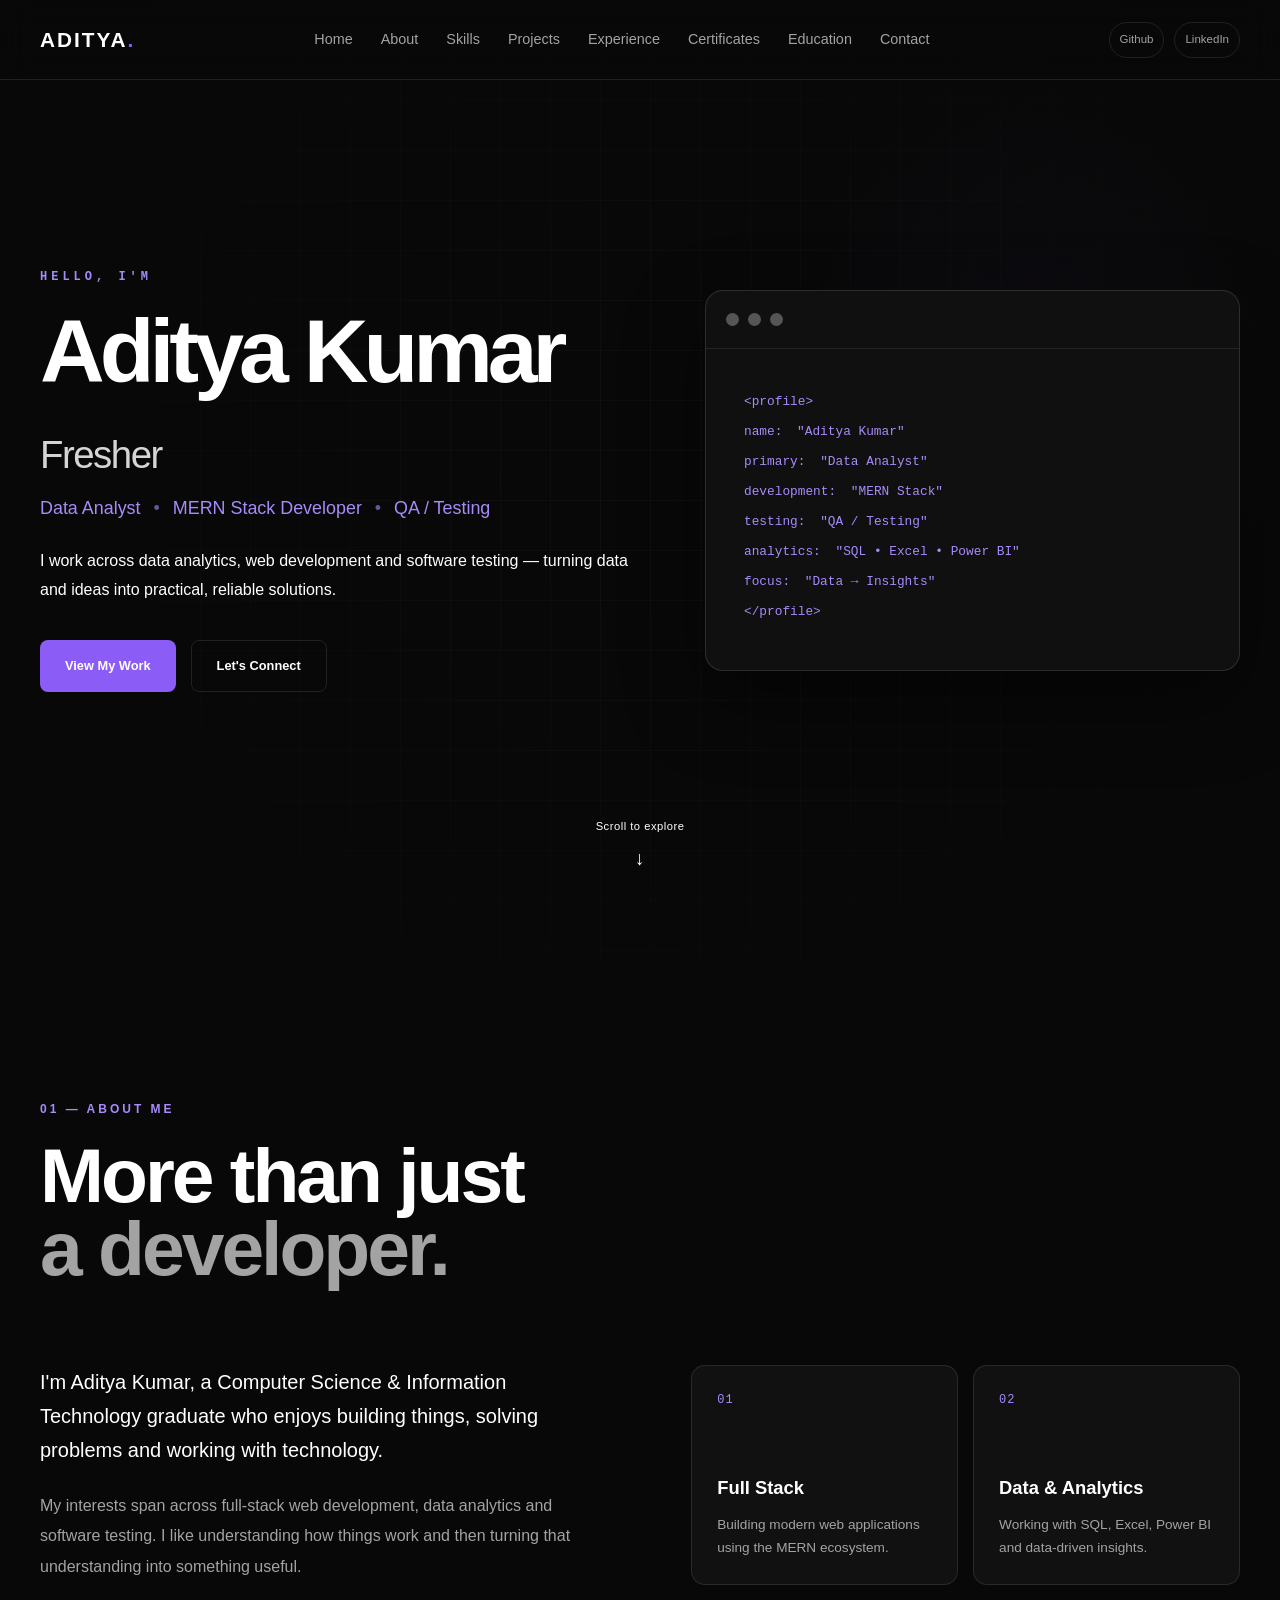
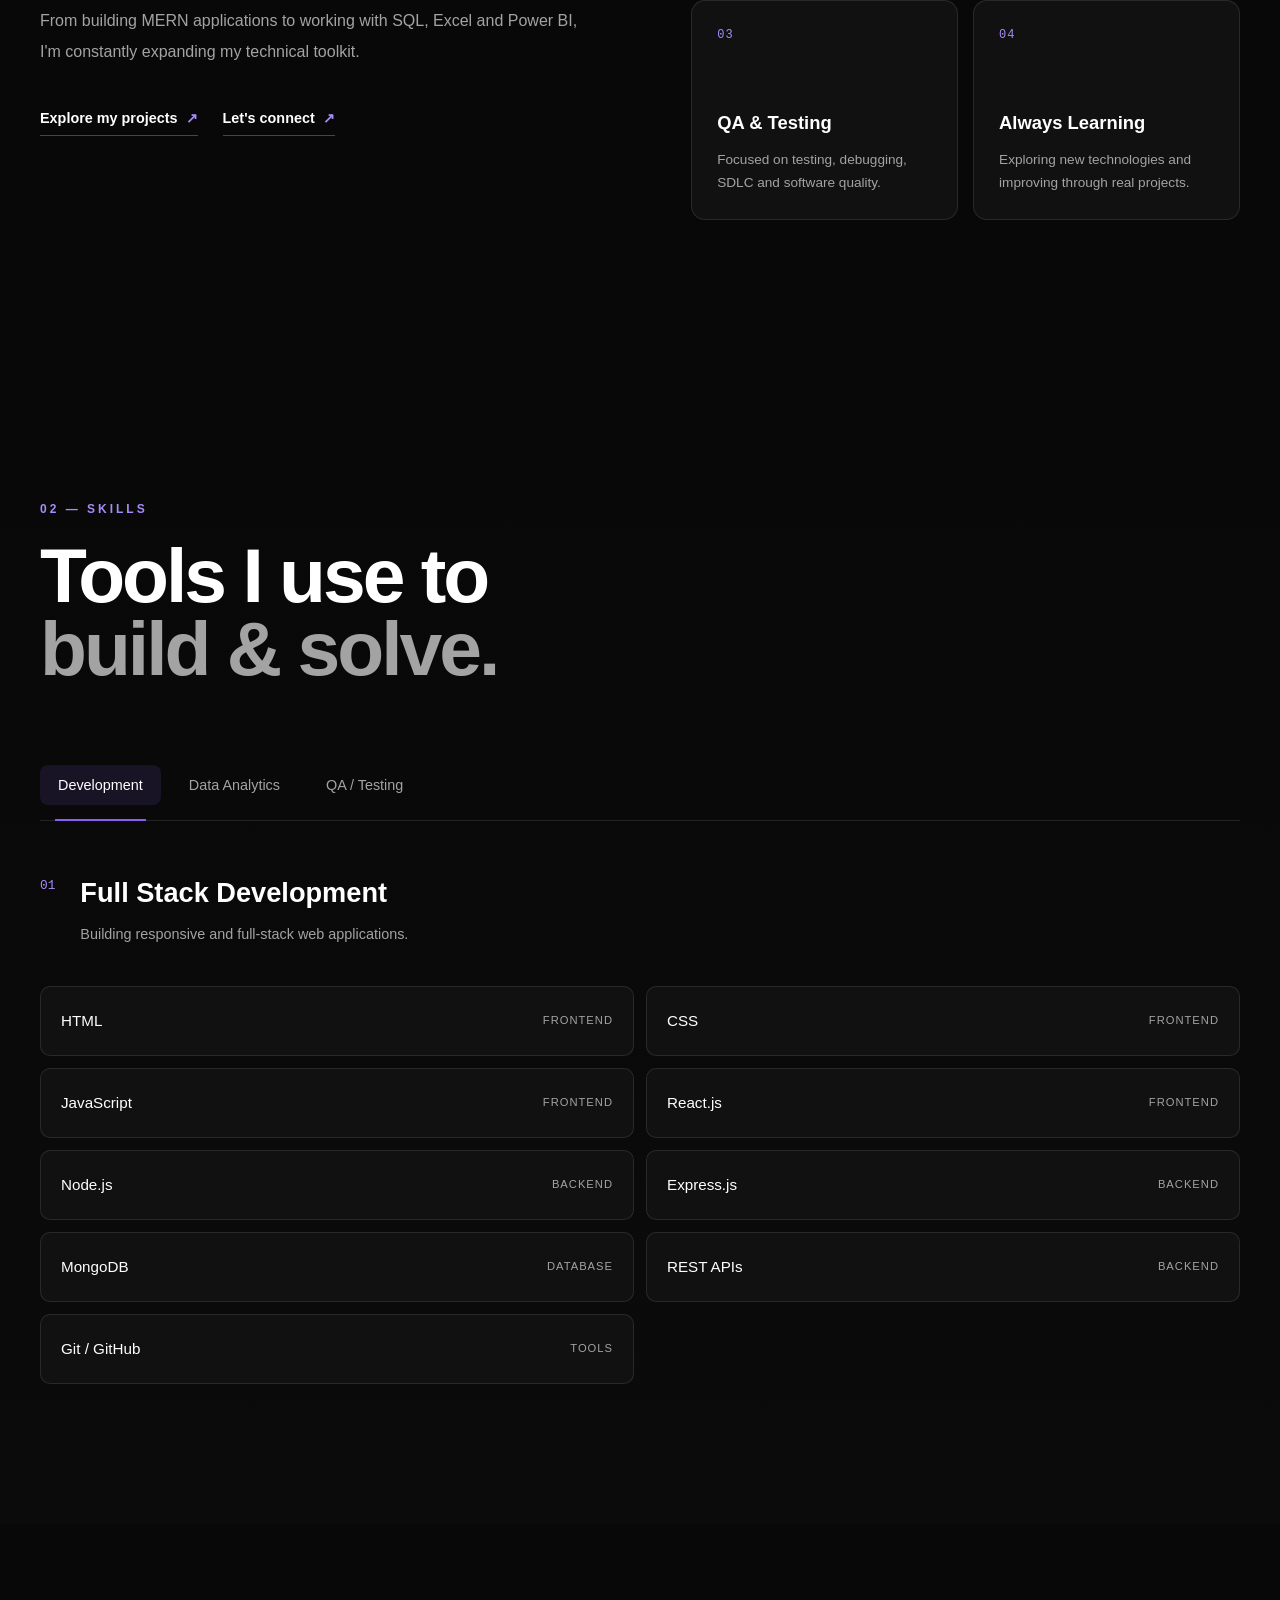
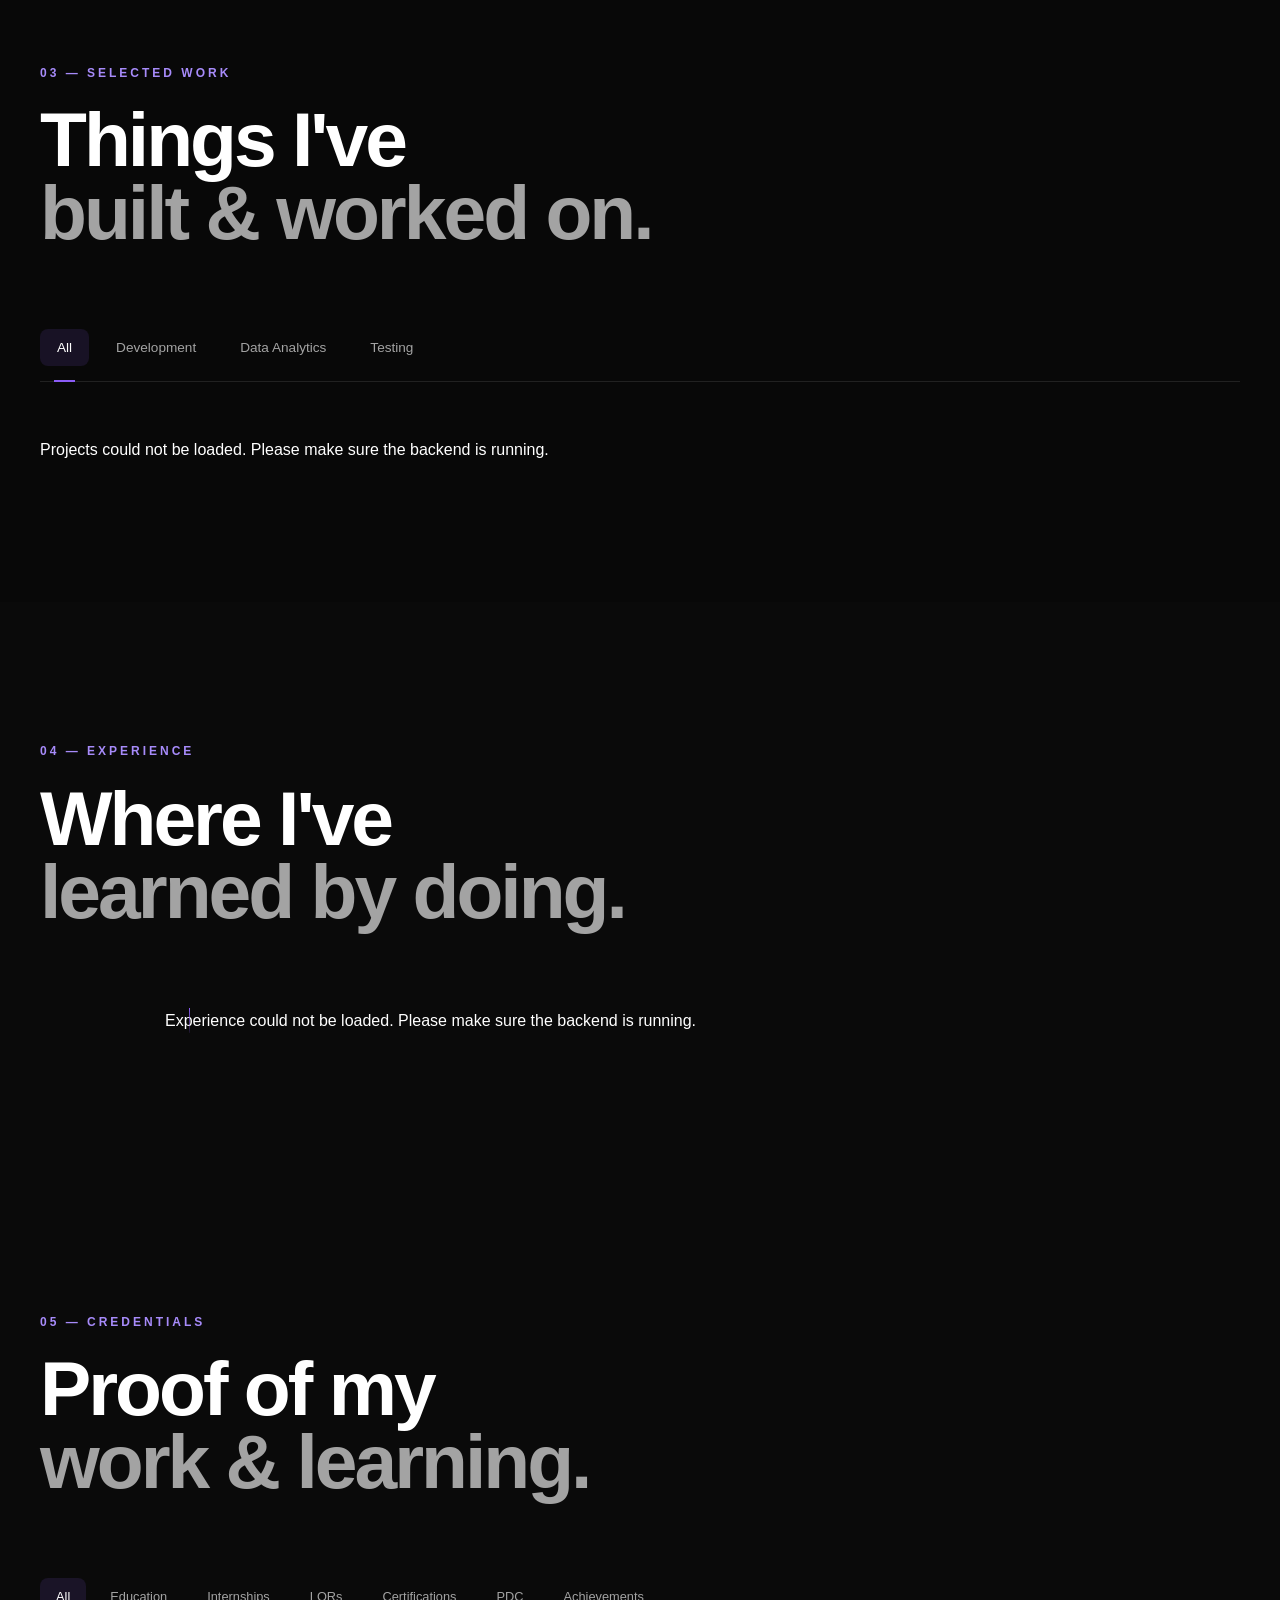
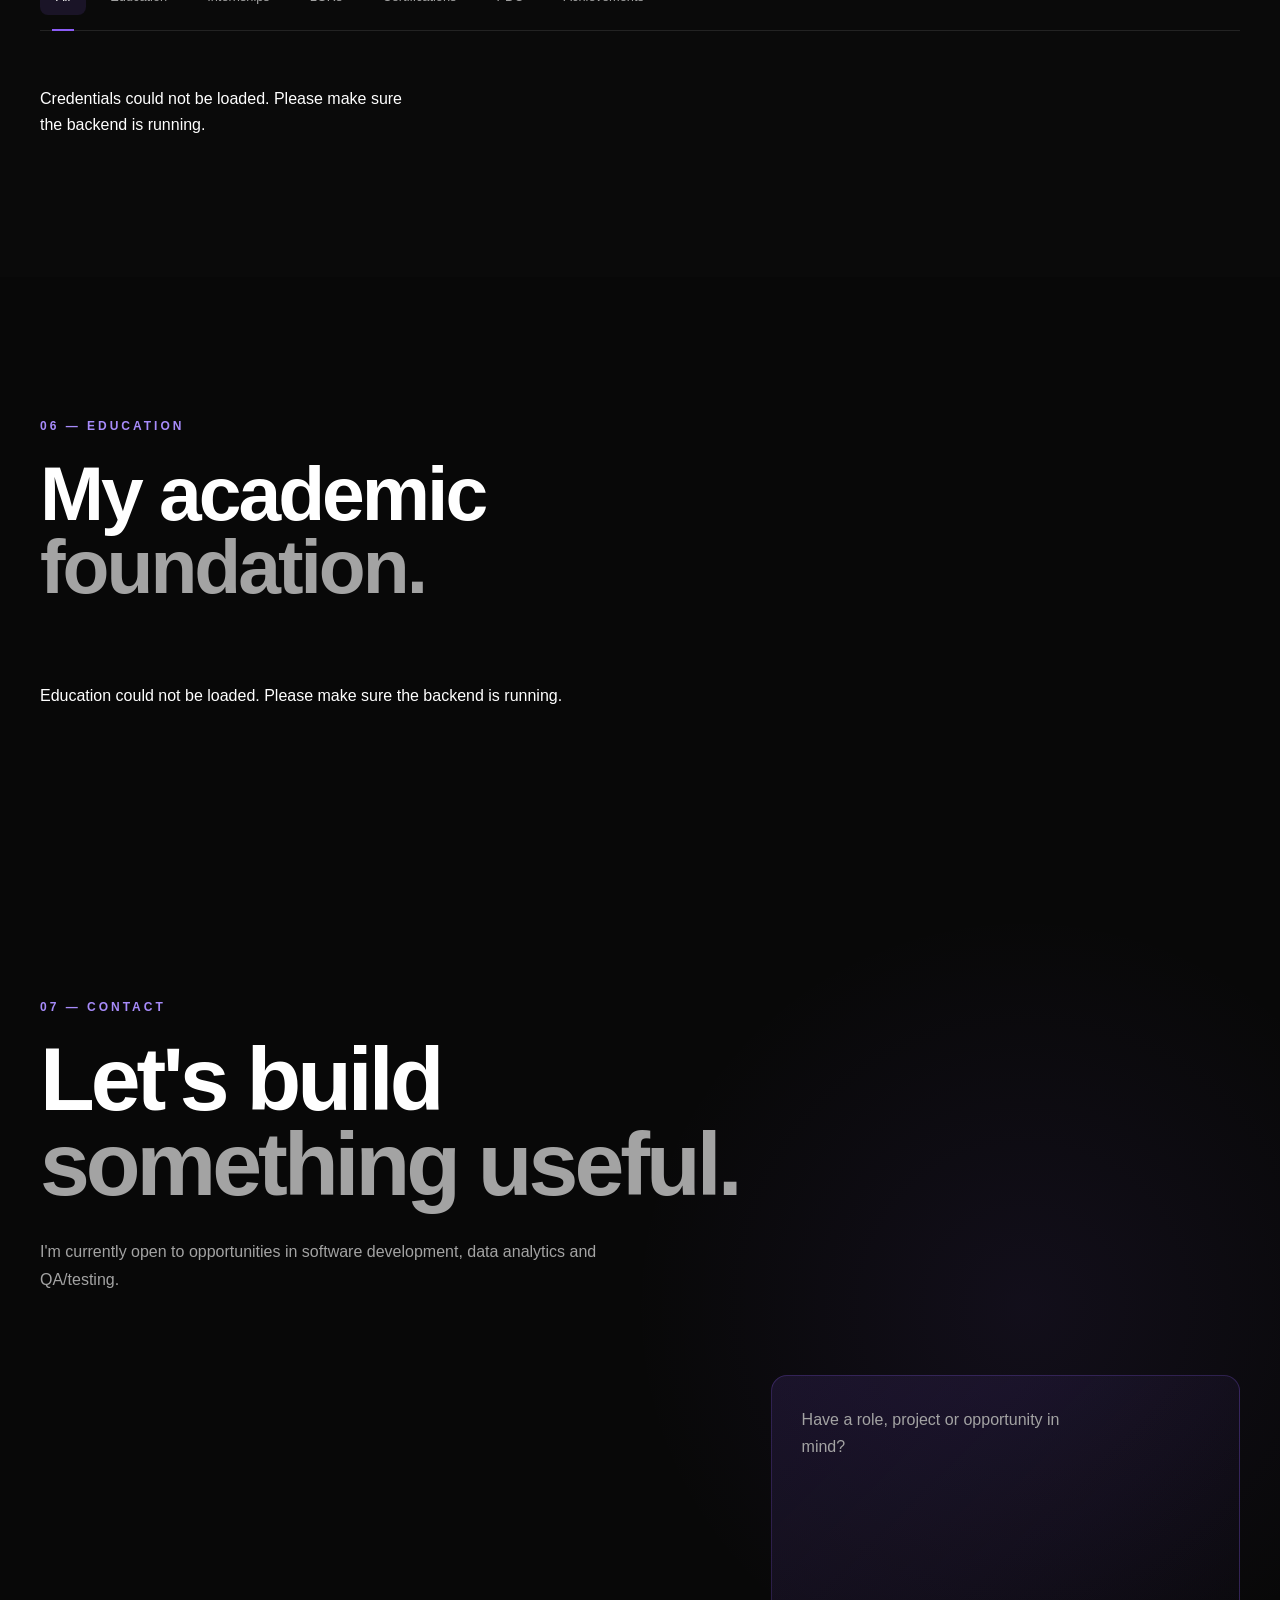
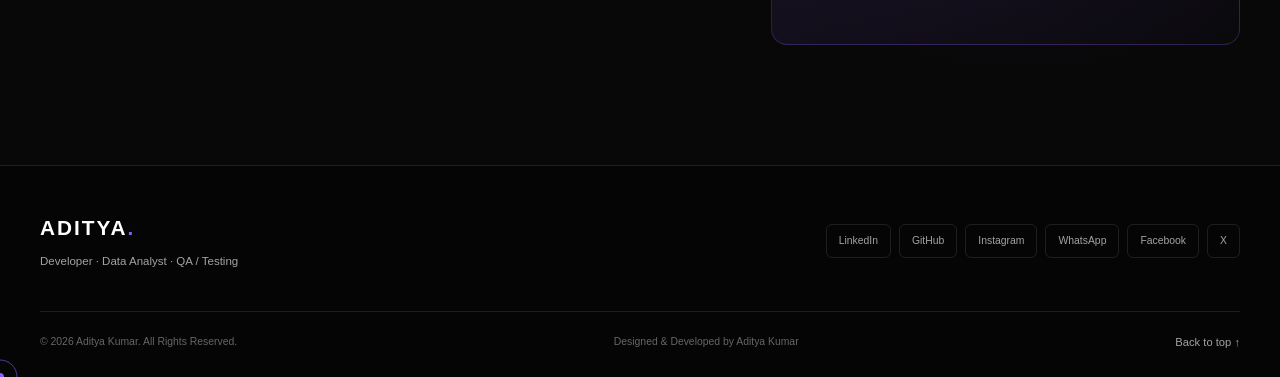
==== commit 713535e3: "Fix script path" ====
--- a/index.html
+++ b/index.html
@@ -62,11 +62,11 @@
                     </h1>
 
                     <h2 id="profileHeadline">
-                        Data Analyst
+                        Fresher
                     </h2>
 
                     <p class="hero-role-line">
-                        MERN Stack Developer <span>•</span> QA / Testing
+                       Data Analyst <span>•</span> MERN Stack Developer <span>•</span> QA / Testing
                     </p>
 
                     <p class="hero-description" id="profileSummary">
@@ -1148,7 +1148,7 @@
 });
 </script>
 
-    <script src="js/script.js"></script>
+    <script src="script.js"></script>
 
 <script>
 /* =====================================================
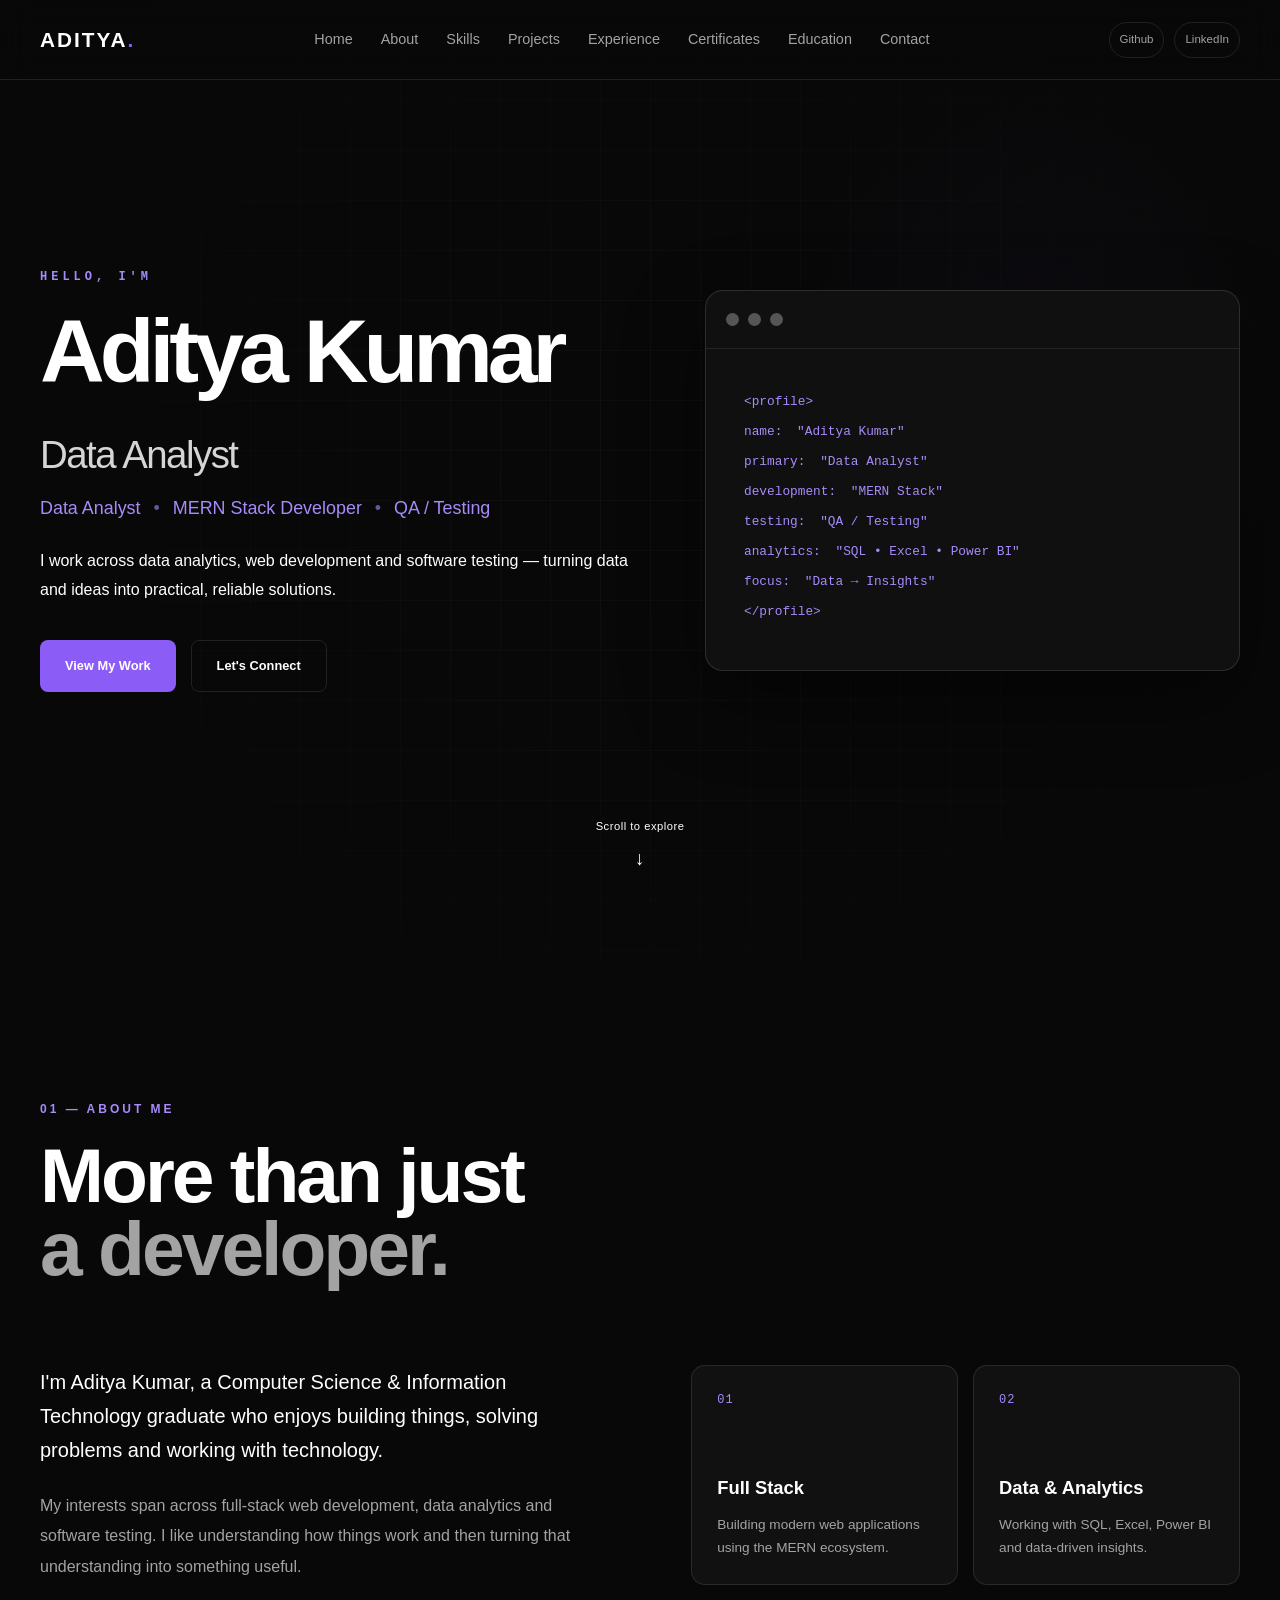
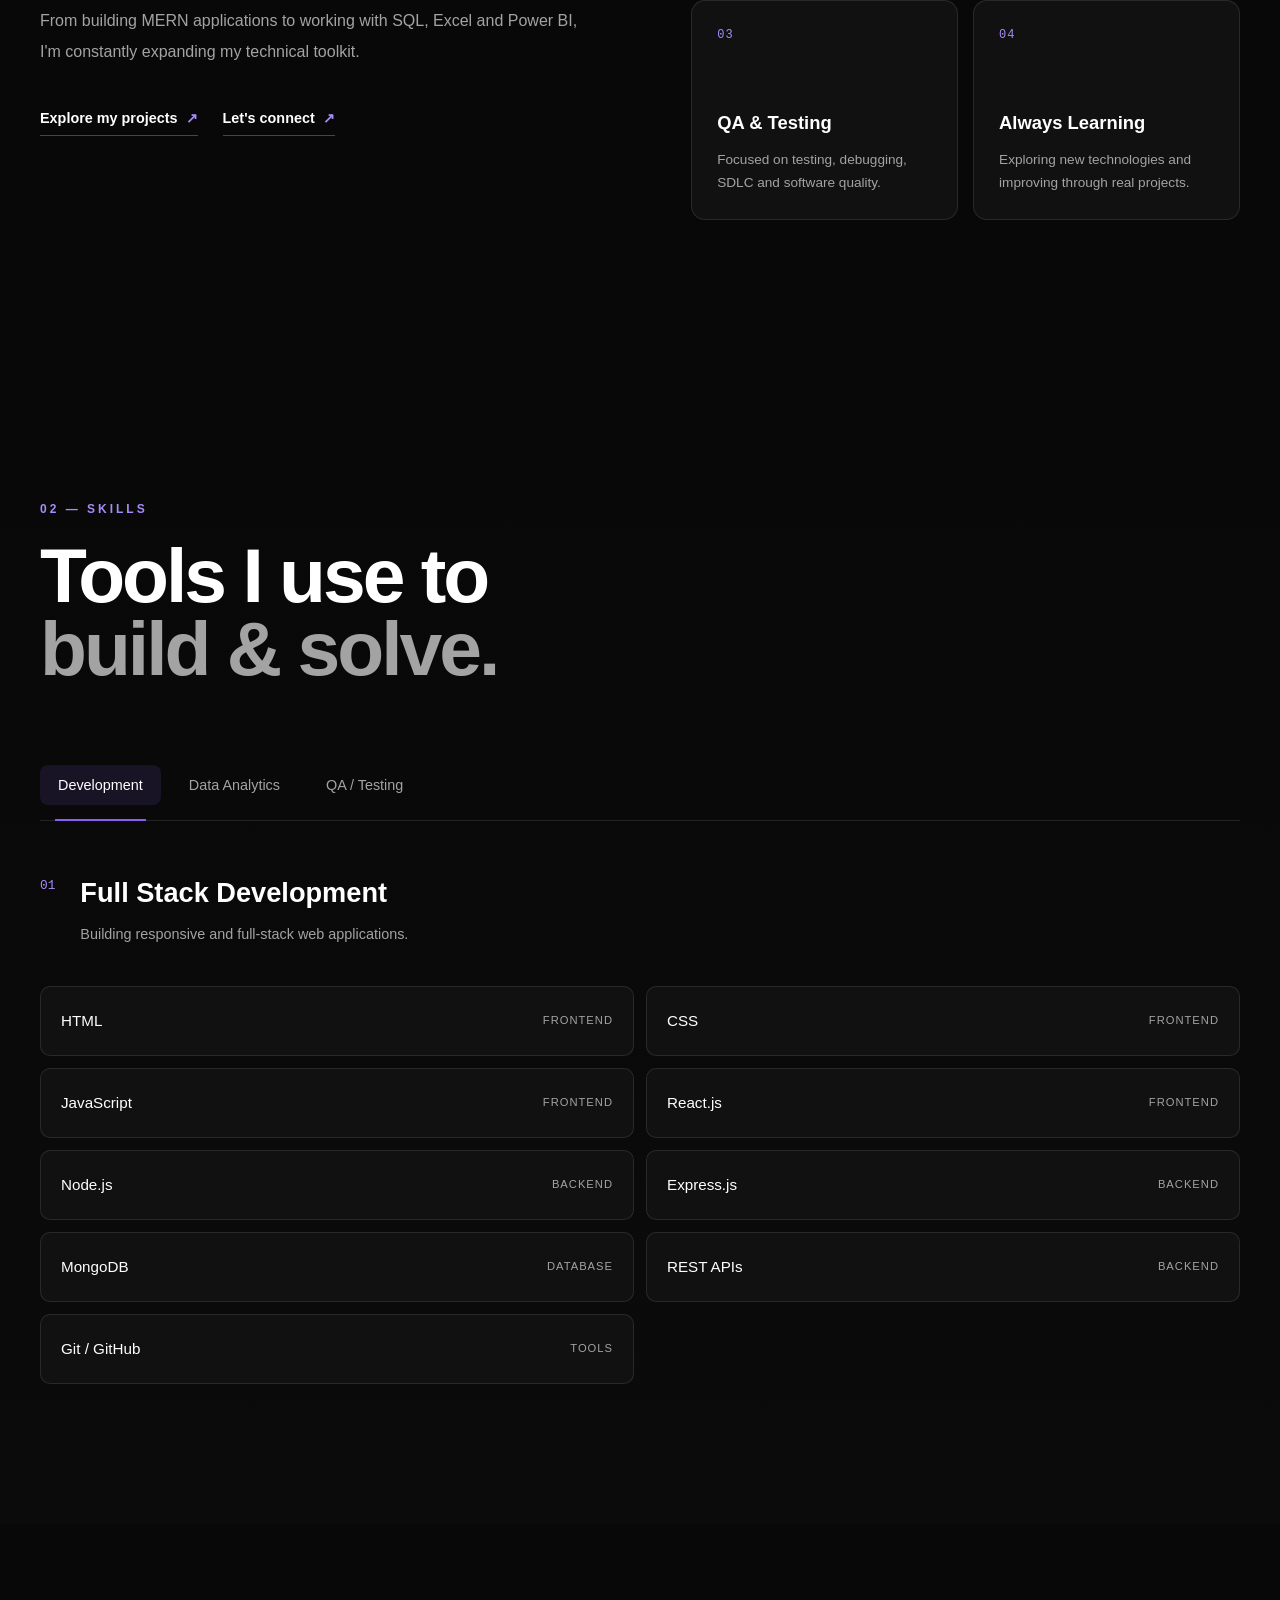
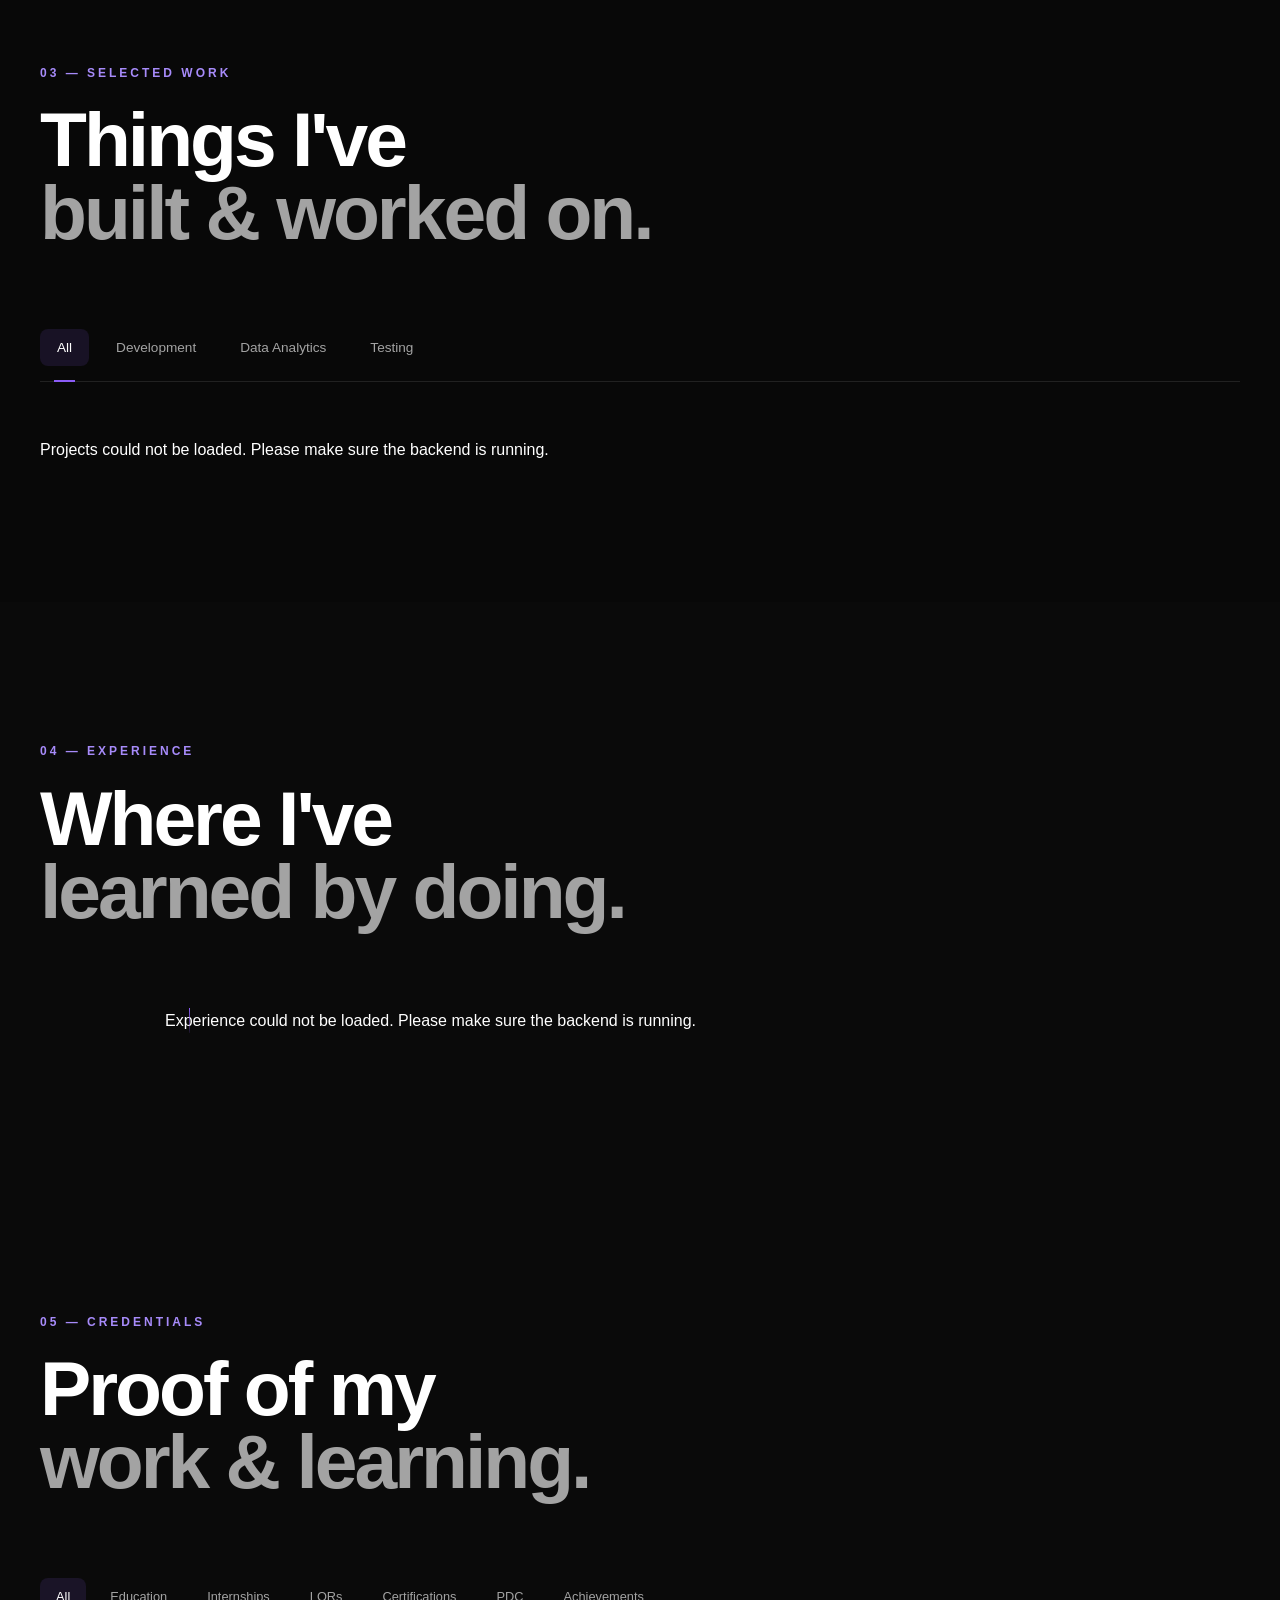
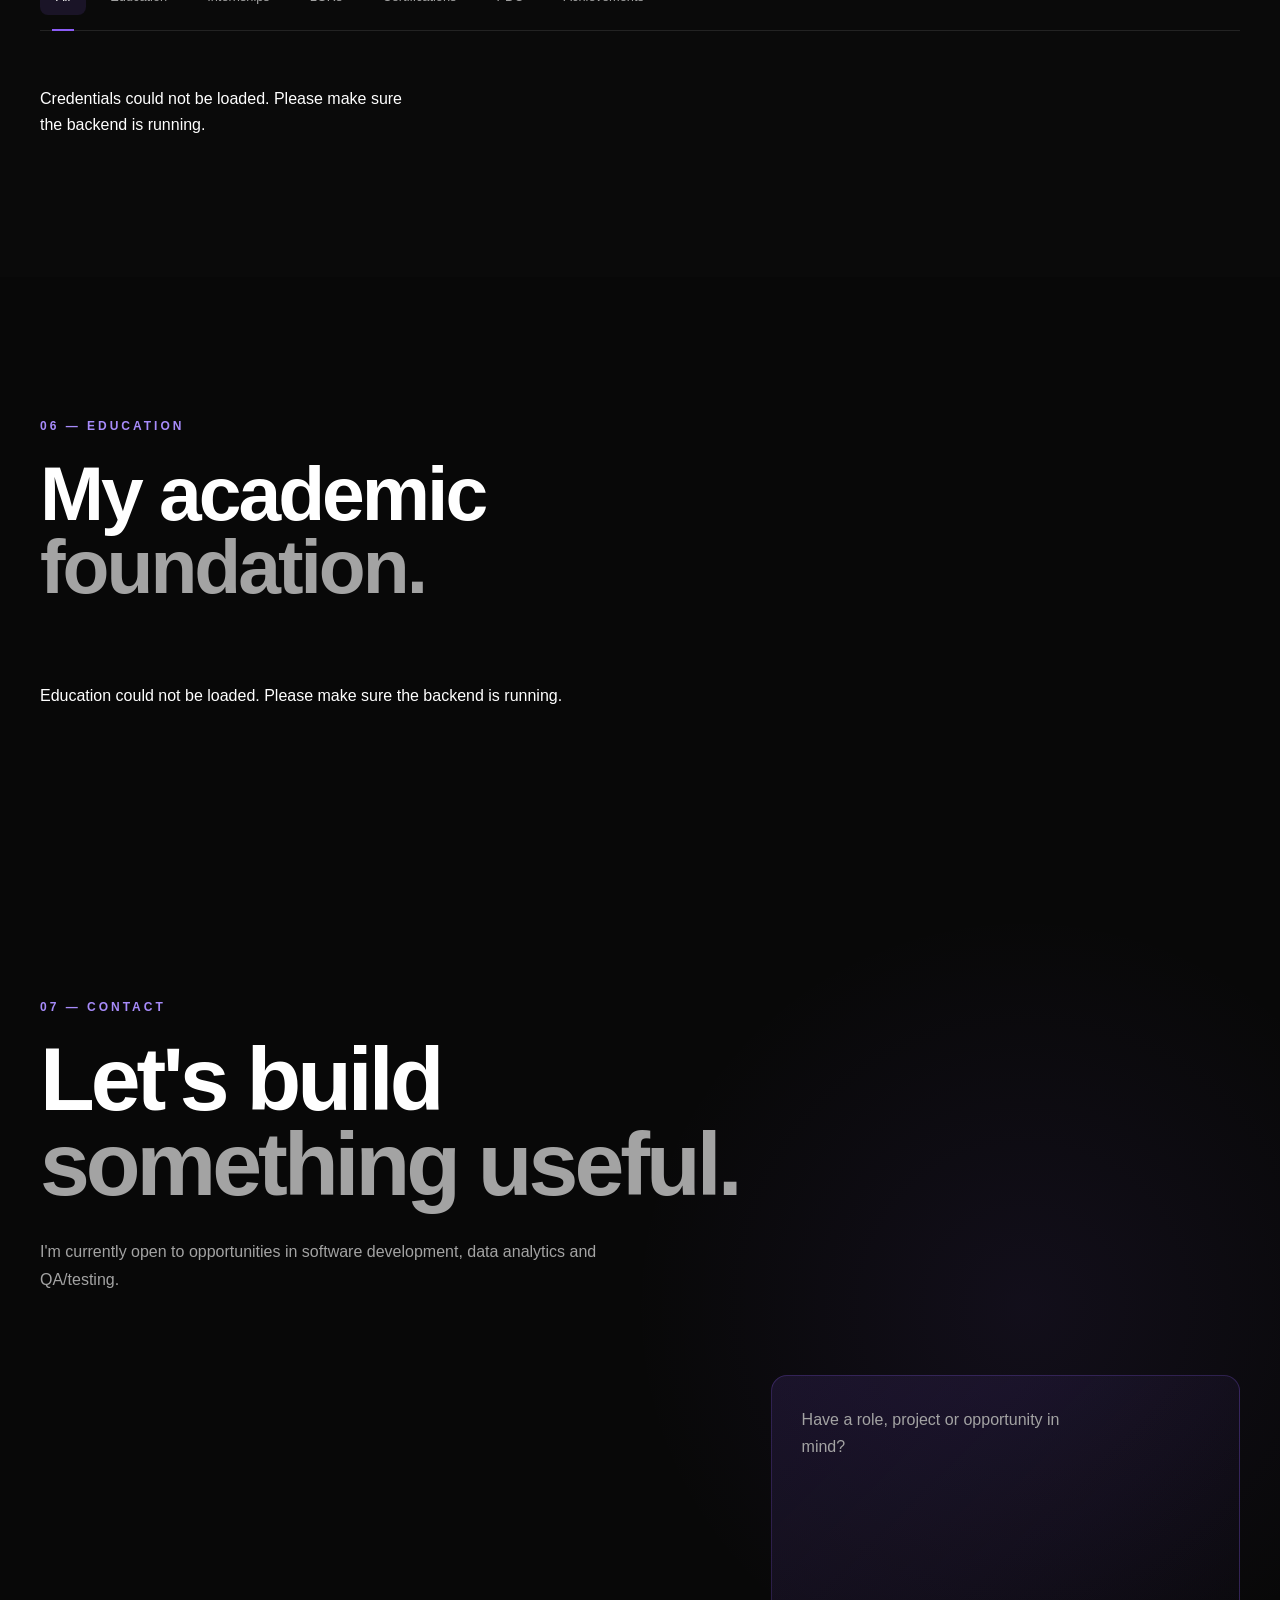
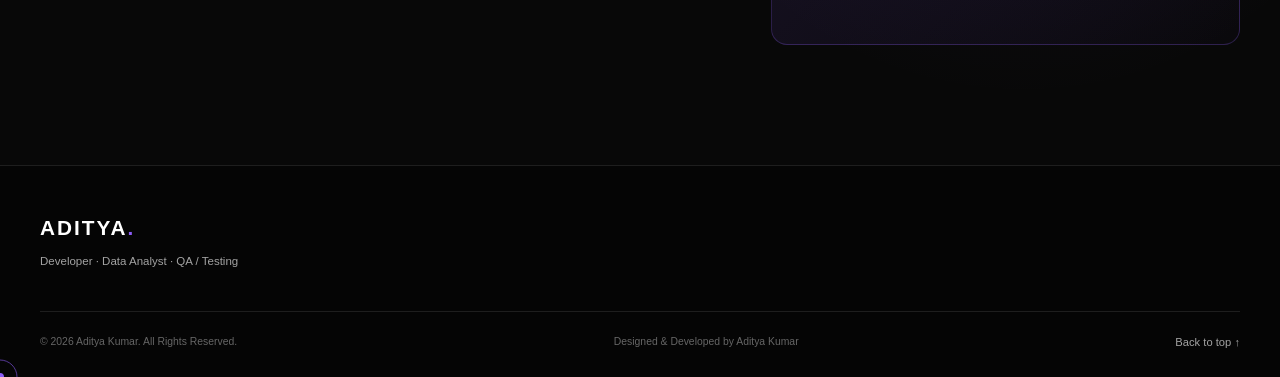
==== commit 347dc277: "Update index.html" ====
--- a/index.html
+++ b/index.html
@@ -1009,65 +1009,15 @@
             </div>
 
 
-            <!-- SOCIAL LINKS -->
-
-            <div class="footer-socials">
-
-                <a
-                    href="#"
-                    data-social="linkedin"
-                    target="_blank"
-                    rel="noopener noreferrer"
-                    aria-label="LinkedIn">
-                    LinkedIn
-                </a>
-
-                <a
-                    href="#"
-                    data-social="github"
-                    target="_blank"
-                    rel="noopener noreferrer"
-                    aria-label="GitHub">
-                    GitHub
-                </a>
-
-                <a
-                    href="#"
-                    data-social="instagram"
-                    target="_blank"
-                    rel="noopener noreferrer"
-                    aria-label="Instagram">
-                    Instagram
-                </a>
-
-                <a
-                    href="#"
-                    data-social="whatsapp"
-                    target="_blank"
-                    rel="noopener noreferrer"
-                    aria-label="WhatsApp">
-                    WhatsApp
-                </a>
-
-                <a
-                    href="#"
-                    data-social="facebook"
-                    target="_blank"
-                    rel="noopener noreferrer"
-                    aria-label="Facebook">
-                    Facebook
-                </a>
-
-                <a
-                    href="#"
-                    data-social="x"
-                    target="_blank"
-                    rel="noopener noreferrer"
-                    aria-label="X">
-                    X
-                </a>
-
-            </div>
+            
+                
+
+
+
+             
+            
+                
+                
 
 
         </div>
@@ -1157,7 +1107,7 @@
 
 (function () {
 
-    const API_URL = "http://aditya-portfolio-backend-jsib.onrender.com/api/projects";
+    const API_URL = "https://aditya-portfolio-backend-jsib.onrender.com/api/projects";
 
     const container = document.getElementById("projectsContainer");
     const filterButtons = document.querySelectorAll(".project-filter");
@@ -1392,9 +1342,9 @@
 
 (function () {
 
-    const EXPERIENCE_API = "http://aditya-portfolio-backend-jsib.onrender.com/api/experience";
-    const CREDENTIALS_API = "http://aditya-portfolio-backend-jsib.onrender.com/api/credentials";
-    const EDUCATION_API = "http://aditya-portfolio-backend-jsib.onrender.com/api/education";
+    const EXPERIENCE_API = "https://aditya-portfolio-backend-jsib.onrender.com/api/experience";
+    const CREDENTIALS_API = "https://aditya-portfolio-backend-jsib.onrender.com/api/credentials";
+    const EDUCATION_API = "https://aditya-portfolio-backend-jsib.onrender.com/api/education";
 
     const experienceContainer =
         document.getElementById("experienceContainer");
@@ -1893,7 +1843,7 @@
 (function () {
 
     const PROFILE_API =
-        "http://aditya-portfolio-backend-jsib.onrender.com/api/profile";
+        "https://aditya-portfolio-backend-jsib.onrender.com/api/profile";
 
 
     async function loadPublicProfile() {
@@ -2079,7 +2029,7 @@
 (function () {
 
     const API_URL =
-        "http://aditya-portfolio-backend-jsib.onrender.com/api/social";
+        "https://aditya-portfolio-backend-jsib.onrender.com/api/social";
 
 
     const socialConfig = [
@@ -2387,7 +2337,7 @@
 (function () {
 
     const API_URL =
-        "http://aditya-portfolio-backend-jsib.onrender.com/api/settings";
+        "https://aditya-portfolio-backend-jsib.onrender.com/api/settings";
 
 
     async function loadSettings() {
